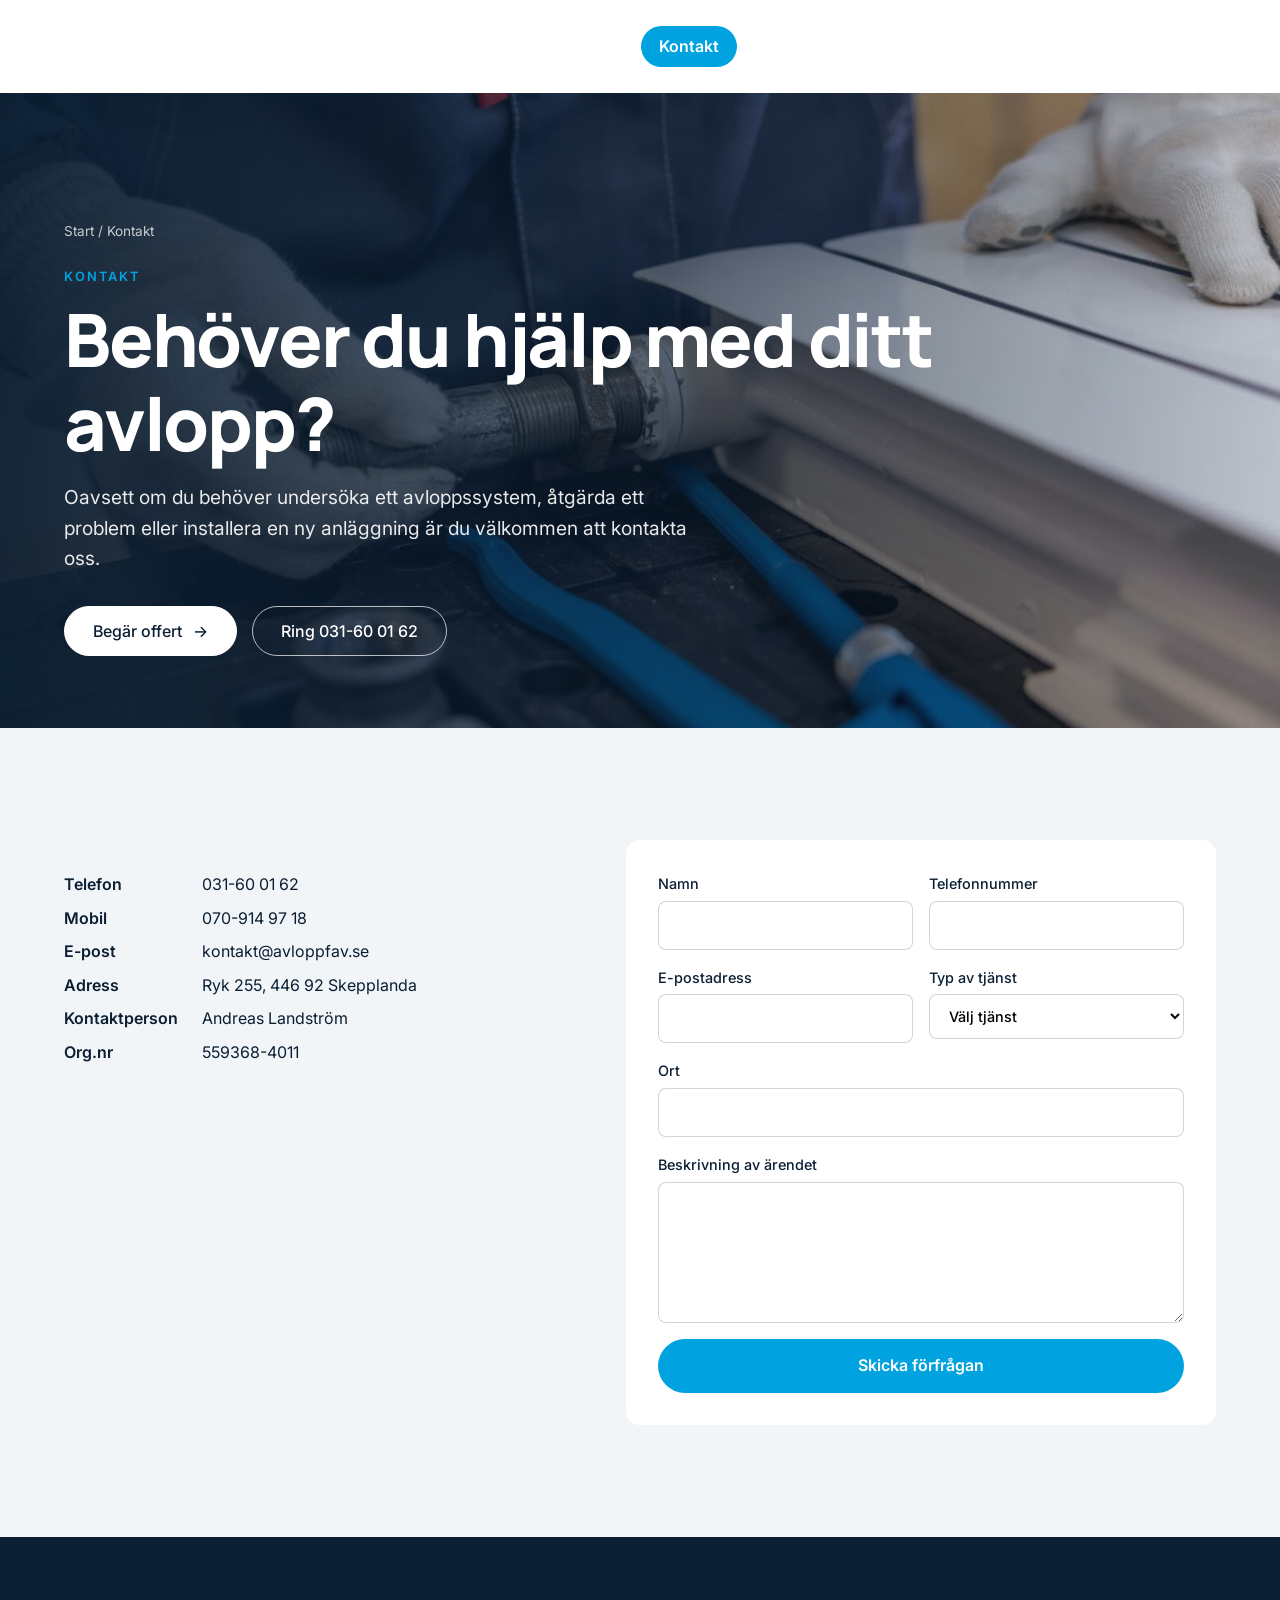
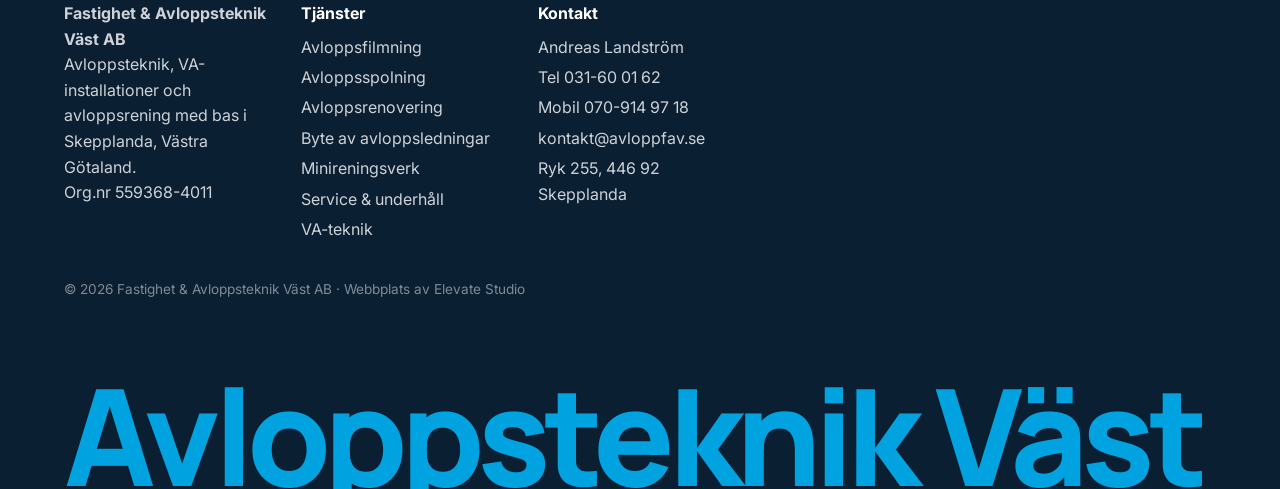
==== kontakt.html @ 7f756921 "Navbar med endast större logga, tätare meny; enklare rundade heroknappar Co-Authored-By: Claude Opus" ====
<!doctype html><html lang="sv"><head><meta charset="utf-8"><meta name="viewport" content="width=device-width, initial-scale=1">
<title>Kontakt – Fastighet & Avloppsteknik Väst AB</title><meta name="description" content="Kontakta oss om avlopp.">
<link rel="preconnect" href="https://fonts.googleapis.com"><link href="https://fonts.googleapis.com/css2?family=Manrope:wght@400;600;800&family=Inter:wght@400;500&display=swap" rel="stylesheet">
<link rel="stylesheet" href="style.css"><link rel="stylesheet" href="pages.css"></head><body><header class="site-header solid always" id="header">
<a class="logo" href="index.html"><img src="assets/logo-transparent.png" alt="Fastighet &amp; Avloppsteknik Väst AB" width="114" height="64"></a>
<nav class="nav" id="nav"><div class="dd"><a href="tjanster.html">Tjänster ▾</a><div class="dd-menu"><a href="tjanster/avloppsfilmning.html">Avloppsfilmning</a><a href="tjanster/avloppsspolning.html">Avloppsspolning</a><a href="tjanster/avloppsrenovering.html">Avloppsrenovering</a><a href="tjanster/byte-av-avloppsledningar.html">Byte av avloppsledningar</a><a href="tjanster/minireningsverk.html">Minireningsverk</a><a href="tjanster/service-och-underhall.html">Service & underhåll</a><a href="tjanster/va-teknik.html">VA-teknik</a></div></div>
<a href="om-oss.html">Om oss</a><a href="minireningsverk.html">Minireningsverk</a><a href="vanliga-fragor.html">Frågor</a><a href="kontakt.html" class="btn btn-sm">Kontakt</a></nav>
<button class="burger" id="burger" aria-label="Meny">☰</button></header><section class="page-hero" style="background-image:linear-gradient(90deg,#0b1f33f2,#0b1f3399 55%,#0b1f3340),url('assets/service.jpg')"><div class="page-hero-in">
<nav class="crumbs"><a href="index.html">Start</a> / Kontakt</nav><p class="eyebrow">Kontakt</p><h1>Behöver du hjälp med ditt avlopp?</h1><p class="lead">Oavsett om du behöver undersöka ett avloppssystem, åtgärda ett problem eller installera en ny anläggning är du välkommen att kontakta oss.</p>
<div class="hero-cta"><a href="#offert" class="hbtn">Begär offert <span>→</span></a><a href="tel:+4631600162" class="hlink">Ring 031-60 01 62</a></div></div></section><section class="contact" id="offert"><div class="reveal"><dl><dt>Telefon</dt><dd><a href="tel:+4631600162">031-60 01 62</a></dd><dt>Mobil</dt><dd><a href="tel:+46709149718">070-914 97 18</a></dd><dt>E-post</dt><dd><a href="mailto:kontakt@avloppfav.se">kontakt@avloppfav.se</a></dd><dt>Adress</dt><dd>Ryk 255, 446 92 Skepplanda</dd><dt>Kontaktperson</dt><dd>Andreas Landström</dd><dt>Org.nr</dt><dd>559368-4011</dd></dl>
<iframe class="map" title="Karta Skepplanda" loading="lazy" src="https://www.openstreetmap.org/export/embed.html?bbox=12.00%2C57.95%2C12.12%2C58.00&amp;layer=mapnik"></iframe></div><div class="reveal"><form class="form" action="mailto:kontakt@avloppfav.se" method="post" enctype="text/plain">
<label>Namn<input name="Namn" required></label><label>Telefonnummer<input name="Telefon" type="tel"></label>
<label>E-postadress<input name="E-post" type="email" required></label><label>Typ av tjänst<select name="Tjänst"><option value="">Välj tjänst</option><option>Avloppsfilmning</option><option>Avloppsspolning</option><option>Avloppsrenovering</option><option>Byte av avloppsledningar</option><option>Minireningsverk</option><option>Service & underhåll</option><option>VA-teknik</option><option>Övrigt</option></select></label>
<label class="full">Ort<input name="Ort"></label><label class="full">Beskrivning av ärendet<textarea name="Beskrivning" rows="5"></textarea></label>
<button class="btn full" type="submit">Skicka förfrågan</button></form></div></section><footer class="footer ftAE"><div><strong>Fastighet &amp; Avloppsteknik Väst AB</strong><p>Avloppsteknik, VA-installationer och avloppsrening med bas i Skepplanda, Västra Götaland.</p><p>Org.nr 559368-4011</p></div>
<div><h4>Tjänster</h4><a href="tjanster/avloppsfilmning.html">Avloppsfilmning</a><a href="tjanster/avloppsspolning.html">Avloppsspolning</a><a href="tjanster/avloppsrenovering.html">Avloppsrenovering</a><a href="tjanster/byte-av-avloppsledningar.html">Byte av avloppsledningar</a><a href="tjanster/minireningsverk.html">Minireningsverk</a><a href="tjanster/service-och-underhall.html">Service & underhåll</a><a href="tjanster/va-teknik.html">VA-teknik</a></div>
<div><h4>Kontakt</h4><p>Andreas Landström</p><a href="tel:+4631600162">Tel 031-60 01 62</a><a href="tel:+46709149718">Mobil 070-914 97 18</a><a href="mailto:kontakt@avloppfav.se">kontakt@avloppfav.se</a><p>Ryk 255, 446 92 Skepplanda</p></div>
<p class="fine">© 2026 Fastighet &amp; Avloppsteknik Väst AB · Webbplats av Elevate Studio</p><div class="giant">Avloppsteknik Väst</div></footer>
<script src="script.js"></script></body></html>
---- style.css ----
/* Designtokens */
:root{--ink:#0b1f33;--accent:#00a3e0;--bg:#fff;--soft:#f2f5f8;--radius:14px}
*{box-sizing:border-box;margin:0}
body{font-family:Inter,system-ui,sans-serif;color:var(--ink);background:var(--bg);line-height:1.6}
h1,h2,h3,.logo{font-family:Manrope,sans-serif;font-weight:800;line-height:1.15}
a{color:inherit;text-decoration:none}
img{max-width:100%;display:block}
.demo-banner{position:fixed;inset:auto 0 0 0;z-index:100;background:#ffd400;color:#000;text-align:center;font-weight:600;padding:.5rem 1rem;font-size:.9rem}
.site-header{position:fixed;top:0;left:0;right:0;z-index:50;display:flex;align-items:center;justify-content:space-between;padding:1.1rem 5vw;color:#fff;transition:.3s}
.site-header.solid{background:#fff;color:var(--ink);box-shadow:0 2px 20px #0001;padding:.7rem 5vw}
.logo{display:flex;gap:.5rem;align-items:center;font-size:1.4rem}
.nav{display:flex;gap:2rem;align-items:center;font-weight:500}
.burger{display:none;background:none;border:0;color:inherit;font-size:1.6rem}
.btn{display:inline-block;background:var(--accent);color:#fff;padding:.9rem 1.6rem;border-radius:999px;font-weight:600;transition:transform .2s}
.btn:hover{transform:translateY(-2px)}
.btn-sm{padding:.5rem 1.1rem}
.btn-outline{background:none;border:2px solid var(--ink);color:var(--ink)}
.hero{position:relative;height:100vh;min-height:560px;display:flex;align-items:flex-end;color:#fff;overflow:hidden}
.hero-media{position:absolute;inset:0;width:100%;height:100%;object-fit:cover}
.hero-overlay{position:absolute;inset:0;background:linear-gradient(0deg,#0b1f33cc,#0b1f3322 60%)}
.hero-content{position:relative;padding:0 5vw 14vh;max-width:900px}
.hero h1{font-size:clamp(2.4rem,6vw,4.8rem);margin:.5rem 0 2rem}
.eyebrow{text-transform:uppercase;letter-spacing:.15em;font-size:.8rem;font-weight:600;color:var(--accent)}
.section{padding:7rem 5vw}
.section h2,.split h2{font-size:clamp(1.8rem,4vw,2.8rem);margin-bottom:2.5rem}
.grid-3{display:grid;grid-template-columns:repeat(auto-fit,minmax(260px,1fr));gap:1.5rem}
.card{background:var(--soft);padding:2rem;border-radius:var(--radius)}
.card h3{margin-bottom:.6rem}
.stats{display:grid;grid-template-columns:repeat(auto-fit,minmax(180px,1fr));gap:2rem;background:var(--ink);color:#fff;padding:5rem 5vw;text-align:center}
.count{font-family:Manrope;font-weight:800;font-size:3rem;color:var(--accent)}
.project{position:relative;border-radius:var(--radius);overflow:hidden;aspect-ratio:4/5}
.project img{width:100%;height:100%;object-fit:cover;transition:transform .6s}
.project:hover img{transform:scale(1.06)}
.project div{position:absolute;inset:auto 0 0 0;padding:1.5rem;color:#fff;background:linear-gradient(0deg,#000a,#0000)}
.project span{font-size:.8rem;text-transform:uppercase;letter-spacing:.1em}
.split{display:grid;grid-template-columns:1fr 1fr;gap:4rem;align-items:center;padding:7rem 5vw;background:var(--soft)}
.split p{margin-bottom:1.5rem}
.split img{border-radius:var(--radius)}
.news{list-style:none;padding:0}
.news li{display:flex;gap:2rem;padding:1.4rem 0;border-bottom:1px solid #0002}
.news time{color:#0008;min-width:110px}
.news a:hover{color:var(--accent)}
.footer{display:grid;grid-template-columns:repeat(auto-fit,minmax(200px,1fr));gap:2rem;background:var(--ink);color:#fffc;padding:4rem 5vw 6rem}
.footer a{display:block;margin:.3rem 0}
.footer h4{color:#fff;margin-bottom:.5rem}
.fine{grid-column:1/-1;font-size:.85rem;opacity:.6}
/* Scroll-animation */
.reveal{opacity:0;transform:translateY(30px);transition:opacity .8s,transform .8s}
.reveal.visible{opacity:1;transform:none}
@media (max-width:800px){
  .nav{display:none;position:absolute;top:100%;left:0;right:0;flex-direction:column;background:#fff;color:var(--ink);padding:1.5rem}
  .nav.open{display:flex}
  .burger{display:block}
  .split{grid-template-columns:1fr}
}

/* === Fet hero === */
.hero{align-items:center}
.hero-overlay{background:linear-gradient(90deg,#0b1f33f0 0%,#0b1f33aa 45%,#0b1f3322 100%),linear-gradient(0deg,#0b1f33cc,#0000 40%)}
.hero-content{padding:0 5vw;max-width:1200px}
.hero-title{font-size:clamp(3.2rem,11vw,9.5rem);line-height:.92;letter-spacing:-.04em;margin:1rem 0 1.5rem;text-transform:uppercase}
.hero-title span{display:block}
.hero-title .accent{color:transparent;-webkit-text-stroke:2px #fff}
.hero-lead{font-size:clamp(1.05rem,1.6vw,1.35rem);max-width:560px;opacity:.9;margin-bottom:2.2rem}
.hero-cta{display:flex;gap:1rem;flex-wrap:wrap}
.btn-lg{padding:1.1rem 2rem;font-size:1.05rem}
.btn-ghost{background:#fff1;border:2px solid #fff8;backdrop-filter:blur(6px)}
.hero-in{opacity:0;transform:translateY(40px);animation:heroIn .9s cubic-bezier(.2,.7,.2,1) forwards;animation-delay:var(--d)}
@keyframes heroIn{to{opacity:1;transform:none}}
.scroll-cue{position:absolute;bottom:5.5rem;left:50%;width:28px;height:46px;border:2px solid #fffa;border-radius:20px;transform:translateX(-50%)}
.scroll-cue span{position:absolute;left:50%;top:8px;width:4px;height:8px;margin-left:-2px;background:#fff;border-radius:2px;animation:cue 1.6s infinite}
@keyframes cue{to{transform:translateY(16px);opacity:0}}
@media (prefers-reduced-motion:reduce){.hero-in{animation:none;opacity:1;transform:none}}

/* === Avloppsteknik Väst: rättningar och nya sektioner === */
/* Ersätter den tunna konturfonten med solid accentfärg */
.hero-title .accent{color:var(--accent);-webkit-text-stroke:0}
.hero-title{text-transform:none;letter-spacing:-.035em;font-size:clamp(2.8rem,8vw,7rem)}
.demo-banner{display:none}
.logo img{width:36px;height:36px;object-fit:contain}
.site-header:not(.solid) .logo img{filter:brightness(0) invert(1)}
.intro{max-width:640px;margin:-1.5rem 0 2.5rem;color:#0b1f33b3}
.section .eyebrow{margin-bottom:.6rem}
.project{aspect-ratio:3/4}
.project p{font-size:.92rem;opacity:.85;margin-top:.4rem}
.project div{background:linear-gradient(0deg,#000c 30%,#0000)}
.card.wide{margin-top:1.5rem}
.split-rev{background:#fff}
.split h2{margin-bottom:1.2rem}
.why{background:var(--ink);color:#fff;padding:6rem 5vw}
.why h2{font-size:clamp(1.8rem,4vw,2.8rem);margin:.6rem 0 3rem}
.why-grid{display:grid;grid-template-columns:repeat(auto-fit,minmax(220px,1fr));gap:2.5rem}
.why-grid div{border-top:2px solid var(--accent);padding-top:1.2rem}
.why-grid p{opacity:.75;margin-top:.5rem}
.steps{list-style:none;padding:0;display:grid;grid-template-columns:repeat(auto-fit,minmax(220px,1fr));gap:2rem}
.steps span{font-family:Manrope;font-weight:800;font-size:2.6rem;color:var(--accent);display:block;line-height:1}
.steps h3{margin:.8rem 0 .4rem}
.faq{max-width:900px;padding-top:2rem}
.faq details{border-bottom:1px solid #0002;padding:1.2rem 0}
.faq summary{cursor:pointer;font-family:Manrope;font-weight:600;font-size:1.15rem;list-style:none;display:flex;justify-content:space-between}
.faq summary::after{content:"+";font-size:1.5rem;line-height:1;color:var(--accent)}
.faq details[open] summary::after{content:"–"}
.faq details p{margin-top:.8rem;color:#0b1f33c0}
.contact{display:grid;grid-template-columns:1fr 1.1fr;gap:4rem;padding:7rem 5vw;background:var(--soft)}
.contact h2{font-size:clamp(1.8rem,4vw,2.6rem);margin:.6rem 0 1rem}
.contact dl{display:grid;grid-template-columns:auto 1fr;gap:.5rem 1.5rem;margin-top:2rem}
.contact dt{font-weight:600}
.contact dd{margin:0}
.contact dd a:hover{color:var(--accent)}
.form{display:grid;grid-template-columns:1fr 1fr;gap:1rem;background:#fff;padding:2rem;border-radius:var(--radius)}
.form label{display:flex;flex-direction:column;gap:.35rem;font-size:.9rem;font-weight:500}
.form input,.form select,.form textarea{font:inherit;padding:.75rem .9rem;border:1px solid #0b1f3330;border-radius:8px;background:#fff}
.form input:focus,.form select:focus,.form textarea:focus{outline:2px solid var(--accent);border-color:transparent}
.form .full{grid-column:1/-1}
.form button{border:0;cursor:pointer;font:inherit;font-weight:600}
.footer{padding-bottom:4rem}
@media (max-width:800px){.contact{grid-template-columns:1fr}.form{grid-template-columns:1fr}}

/* === Valda varianter: Varför B, Mini B, Steg D, FAQ B, Footer A+E === */
.sec{padding:5.5rem 5vw}.sec h2{font-size:clamp(1.8rem,4vw,2.8rem);margin-bottom:2.5rem}
.sec.dark{background:var(--ink);color:#fff}.sec.soft{background:var(--soft)}
.wB{display:grid;grid-template-columns:1fr 1fr;gap:3rem 5rem}.wB span{font-family:Manrope;font-weight:800;font-size:4rem;color:#0b1f3315;line-height:1;display:block}
.wB h3{font-size:1.5rem;margin:-.6rem 0 .5rem}
.wB,.wD,.wE,.sC,.sD,.sE,.hD .bar{grid-template-columns:1fr 1fr}.hE .coll{grid-template-columns:1fr}.hE img{height:220px}.oE .imgs{height:360px}.oE .imgs img{height:260px}}
.mB{min-height:75vh;background:linear-gradient(90deg,#0b1f33f5,#0b1f3360),var(--img) center/cover;color:#fff;display:flex;align-items:center;padding:4rem 5vw}
.mB div{max-width:620px}.mB h2{font-size:clamp(2rem,4.5vw,3.4rem);margin:.6rem 0 1rem}.mB p{margin-bottom:2rem;opacity:.9}
.sD{list-style:none;padding:0;display:grid;grid-template-columns:repeat(4,1fr);gap:0}.sD li{padding:2rem;border-left:1px solid #fff3}
.sD span{font-family:Manrope;font-weight:800;font-size:5rem;line-height:1;color:var(--accent)}.sD h3{margin:1rem 0 .5rem}.sD p{opacity:.7}
.fB{display:grid;grid-template-columns:1fr 1.6fr;gap:4rem}.fB h2{margin-bottom:1rem}
.ftE .giant{font-family:Manrope;font-weight:800;font-size:10.5vw;line-height:.8;letter-spacing:-.05em;margin-top:3rem;color:var(--accent);white-space:nowrap}
.sec .eyebrow{margin-bottom:.6rem}
.wB a,.fB a{color:var(--accent)}
.mB{background-size:cover;background-position:center}
.ftAE{overflow:hidden;padding-bottom:0}
.ftAE .giant{grid-column:1/-1;margin-top:1rem;font-size:10.5vw}
.offert{display:grid;grid-template-columns:1fr 1.2fr;gap:4rem;padding:6rem 5vw;background:var(--soft)}
.offert h2{font-size:clamp(1.8rem,4vw,2.6rem);margin:.6rem 0 1rem}
.offert .big{display:block;font-family:Manrope;font-weight:800;font-size:2rem;color:var(--accent);margin-top:1.5rem}
@media (max-width:900px){.wB,.sD{grid-template-columns:1fr 1fr}.fB,.offert{grid-template-columns:1fr}}
.ftAE .giant{font-family:Manrope;font-weight:800;font-size:10.5vw;line-height:.8;letter-spacing:-.05em;color:var(--accent);white-space:nowrap;margin:3rem 0 0}
.mB{min-height:75vh;color:#fff;display:flex;align-items:center;padding:5rem 5vw}
.mB>div{max-width:640px}
.mB h2{font-size:clamp(2rem,4.5vw,3.4rem);margin:.6rem 0 1rem}
.mB p{margin-bottom:2rem;opacity:.92}

/* Heroknappar: rak, solid knapp + textlänk */
.hero-cta{align-items:center;gap:2rem}
.hbtn{display:inline-flex;align-items:center;gap:1.2rem;background:var(--accent);color:#fff;font-family:Manrope;font-weight:800;font-size:1.05rem;padding:1.15rem 1.6rem 1.15rem 1.8rem;border-radius:2px;transition:background .2s}
.hbtn span{display:inline-block;transition:transform .2s}
.hbtn:hover{background:#fff;color:var(--ink)}
.hbtn:hover span{transform:translateX(5px)}
.hlink{color:#fff;font-weight:500;border-bottom:1px solid #ffffff80;padding-bottom:2px}
.hlink:hover{border-color:#fff}

/* Heroknappar v3: rundade, moderna – pil i cirkel + glas-knapp */
.hbtn{border-radius:999px;padding:.45rem .45rem .45rem 1.6rem;gap:1rem;font-size:1rem;box-shadow:0 8px 24px #00a3e040}
.hbtn span{display:grid;place-items:center;width:2.6rem;height:2.6rem;border-radius:50%;background:#fff;color:var(--accent);font-size:1.1rem}
.hbtn:hover{background:#fff;color:var(--ink);box-shadow:0 8px 24px #0003}
.hbtn:hover span{background:var(--accent);color:#fff;transform:translateX(3px) rotate(-45deg)}
.hlink{display:inline-flex;align-items:center;gap:.6rem;border:1px solid #ffffff40;background:#ffffff14;backdrop-filter:blur(10px);-webkit-backdrop-filter:blur(10px);border-radius:999px;padding:.95rem 1.4rem;transition:.2s}
.hlink::before{content:"";width:8px;height:8px;border-radius:50%;background:#3ddc84;box-shadow:0 0 0 4px #3ddc8433}
.hlink:hover{background:#ffffff26;border-color:#ffffff80}

/* Navbar: bara logga, större, tätare */
.site-header{justify-content:flex-start;gap:3rem;padding:.9rem 5vw}
.site-header.solid{padding:.6rem 5vw}
.logo img{width:auto;height:64px;object-fit:contain;transition:height .3s}
.site-header.solid .logo img{height:52px}
.nav{gap:1.6rem;font-size:1rem}
.nav .btn-sm{margin-left:.4rem}
@media (max-width:800px){.site-header{justify-content:space-between}.logo img{height:48px}}

/* Heroknappar v4: rundade, stramt och enkelt */
.hero-cta{gap:.9rem}
.hbtn,.hlink{display:inline-flex;align-items:center;gap:.7rem;border-radius:999px;padding:1rem 1.75rem;font-family:Inter,sans-serif;font-weight:500;font-size:1rem;line-height:1;box-shadow:none;backdrop-filter:none;-webkit-backdrop-filter:none;transition:background .2s,color .2s,border-color .2s}
.hbtn{background:#fff;color:var(--ink);border:1px solid #fff}
.hbtn span{width:auto;height:auto;background:none;color:inherit;border-radius:0;font-size:1rem;transition:transform .2s}
.hbtn:hover{background:var(--accent);border-color:var(--accent);color:#fff;box-shadow:none}
.hbtn:hover span{background:none;color:inherit;transform:translateX(4px)}
.hlink{background:transparent;color:#fff;border:1px solid #ffffffb3}
.hlink::before{content:none}
.hlink:hover{background:#fff;color:var(--ink);border-color:#fff}
---- pages.css ----
/* Undersidor */
.site-header.always{position:sticky}
.dd{position:relative}
.dd-menu{display:none;position:absolute;top:100%;left:-1rem;background:#fff;color:var(--ink);min-width:240px;padding:.6rem 0;border-radius:10px;box-shadow:0 12px 40px #0b1f3322}
.dd-menu a{display:block;padding:.5rem 1.2rem}
.dd-menu a:hover{background:var(--soft);color:var(--accent)}
.dd:hover .dd-menu,.dd:focus-within .dd-menu{display:block}
.page-hero{position:relative;min-height:62vh;display:flex;align-items:flex-end;color:#fff;background-size:cover;background-position:center}
.page-hero-in{padding:8rem 5vw 4.5rem;max-width:1000px}
.page-hero h1{font-size:clamp(2.4rem,6vw,4.6rem);letter-spacing:-.03em;margin:.6rem 0 1rem}
.page-hero .lead{font-size:clamp(1.05rem,1.5vw,1.3rem);max-width:640px;opacity:.9;margin-bottom:2rem}
.crumbs{font-size:.85rem;opacity:.75;margin-bottom:1.5rem}
.crumbs a:hover{color:var(--accent)}
.svc{display:grid;grid-template-columns:1.6fr 1fr;gap:4rem;padding:6rem 5vw}
.svc-main h2{font-size:2rem;margin-bottom:1.2rem}
.svc-main p{margin-bottom:1rem;font-size:1.08rem}
.svc-main h3{margin:2rem 0 1rem}
.checks{list-style:none;padding:0;display:grid;gap:.7rem}
.checks li{padding-left:2rem;position:relative}
.checks li::before{content:"";position:absolute;left:0;top:.45em;width:1.1rem;height:.6rem;border-left:3px solid var(--accent);border-bottom:3px solid var(--accent);transform:rotate(-45deg)}
.checks.cols{grid-template-columns:repeat(auto-fit,minmax(260px,1fr))}
.side-card{background:var(--ink);color:#fff;padding:2rem;border-radius:var(--radius);display:flex;flex-direction:column;gap:.4rem;margin-bottom:1.5rem}
.side-card h3{margin-bottom:.4rem}
.side-card .big{font-family:Manrope;font-weight:800;font-size:1.8rem;color:var(--accent)}
.side-card .btn{margin-top:1rem;text-align:center}
.side-card.light{background:var(--soft);color:var(--ink)}
.side-card.light a{padding:.45rem 0;border-bottom:1px solid #0b1f3315}
.side-card.light a:hover{color:var(--accent)}
.cta-band{display:flex;justify-content:space-between;align-items:center;gap:2rem;flex-wrap:wrap;background:var(--accent);color:#fff;padding:4rem 5vw}
.cta-band h2{font-size:clamp(1.6rem,3vw,2.4rem)}
.cta-band .btn{background:#fff;color:var(--ink)}
.btn-outline-light{background:none!important;color:#fff!important;border:2px solid #fff}
.svc-list{display:grid;gap:2rem}
.svc-row{display:grid;grid-template-columns:380px 1fr;gap:2.5rem;align-items:center;padding-bottom:2rem;border-bottom:1px solid #0b1f3318}
.svc-row img{border-radius:var(--radius);aspect-ratio:4/3;object-fit:cover;width:100%}
.svc-row span{color:var(--accent);font-family:Manrope;font-weight:800}
.svc-row h2{font-size:1.8rem;margin:.3rem 0 .6rem}
.svc-row em{font-style:normal;font-weight:600;color:var(--accent);display:inline-block;margin-top:.8rem}
.svc-row:hover h2{color:var(--accent)}
.facts{display:grid;grid-template-columns:repeat(auto-fit,minmax(200px,1fr));border-top:2px solid var(--ink)}
.facts div{padding:1.5rem 1.5rem 1.5rem 0}
.facts span{display:block;font-size:.8rem;text-transform:uppercase;letter-spacing:.12em;color:#0b1f3399}
.facts strong{font-family:Manrope;font-size:1.5rem}
.gallery{display:grid;grid-template-columns:repeat(4,1fr);gap:.5rem;padding:0 5vw 6rem}
.gallery img{aspect-ratio:1;object-fit:cover;border-radius:8px}
.map{width:100%;height:280px;border:0;border-radius:var(--radius);margin-top:2rem}
@media (max-width:900px){.svc,.svc-row{grid-template-columns:1fr}.gallery{grid-template-columns:repeat(2,1fr)}
.dd-menu{position:static;box-shadow:none;display:block;padding:0 0 0 1rem}}
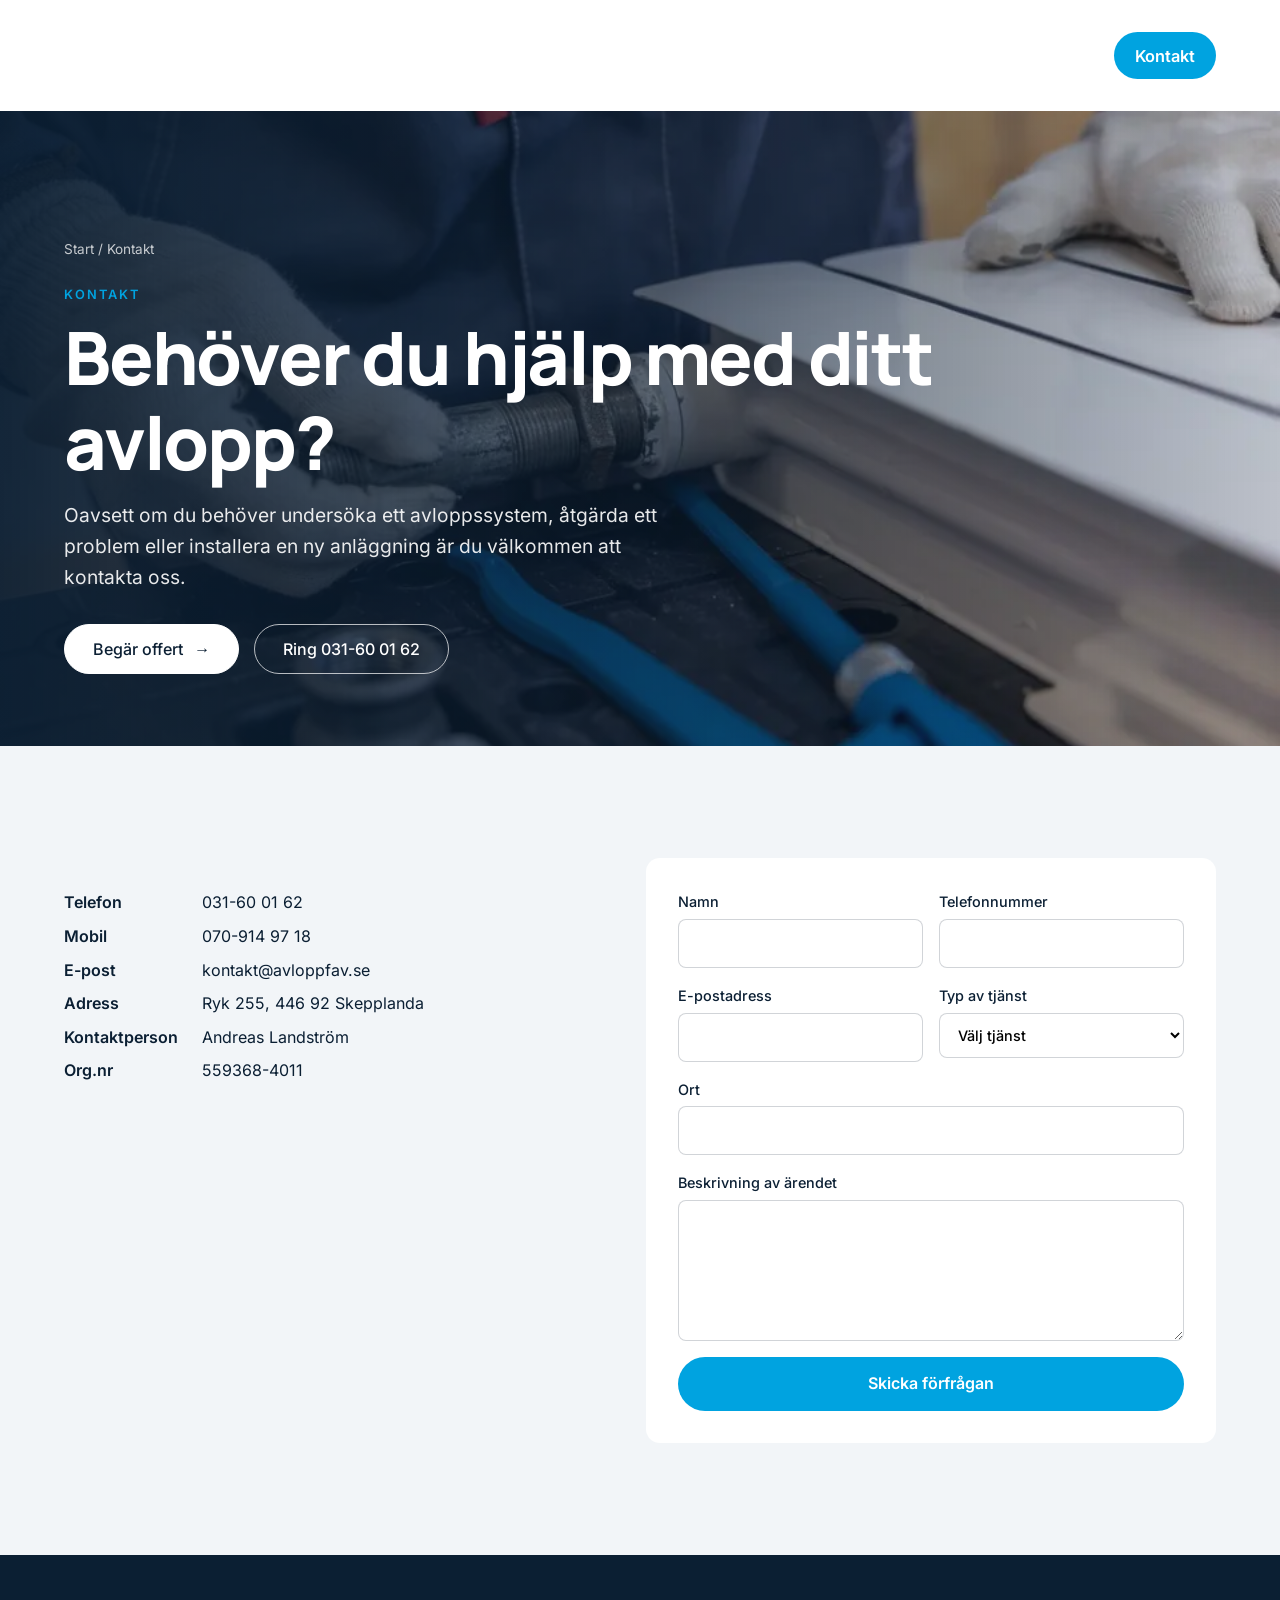
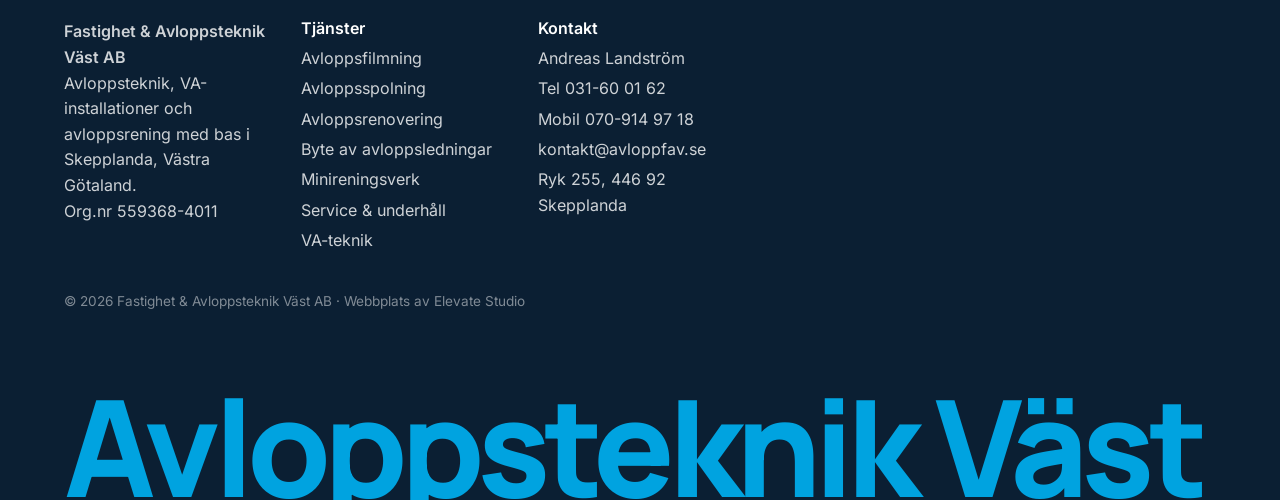
==== commit edc01bd6: "PageSpeed: inline-CSS, självhostade typsnitt, webp, lazy-video, säkrare formulär Co-Authored-By: Cla" ====
--- a/kontakt.html
+++ b/kontakt.html
@@ -1,19 +1,18 @@
 <!doctype html><html lang="sv"><head><meta charset="utf-8"><meta name="viewport" content="width=device-width, initial-scale=1">
 <title>Kontakt – Fastighet & Avloppsteknik Väst AB</title><meta name="description" content="Kontakta oss om avlopp.">
-<link rel="preconnect" href="https://fonts.googleapis.com"><link href="https://fonts.googleapis.com/css2?family=Manrope:wght@400;600;800&family=Inter:wght@400;500&display=swap" rel="stylesheet">
-<link rel="stylesheet" href="style.css"><link rel="stylesheet" href="pages.css"></head><body><header class="site-header solid always" id="header">
-<a class="logo" href="index.html"><img src="assets/logo-transparent.png" alt="Fastighet &amp; Avloppsteknik Väst AB" width="114" height="64"></a>
+<link rel="preload" as="font" type="font/woff2" href="assets/fonts/inter.woff2" crossorigin><style id="css">@font-face{font-family:Inter;font-style:normal;font-weight:400 600;font-display:swap;src:url(assets/fonts/inter.woff2) format('woff2')}@font-face{font-family:Manrope;font-style:normal;font-weight:600 800;font-display:swap;src:url(assets/fonts/manrope.woff2) format('woff2')}:root{--ink:#0b1f33;--accent:#00a3e0;--bg:#fff;--soft:#f2f5f8;--radius:14px}*{box-sizing:border-box;margin:0}body{font-family:Inter,system-ui,sans-serif;color:var(--ink);background:var(--bg);line-height:1.6}h1,h2,h3,.logo{font-family:Manrope,sans-serif;font-weight:800;line-height:1.15}a{color:inherit;text-decoration:none}img{max-width:100%;display:block}.demo-banner{position:fixed;inset:auto 0 0 0;z-index:100;background:#ffd400;color:#000;text-align:center;font-weight:600;padding:.5rem 1rem;font-size:.9rem}.site-header{position:fixed;top:0;left:0;right:0;z-index:50;display:flex;align-items:center;justify-content:space-between;padding:1.1rem 5vw;color:#fff;transition:.3s}.site-header.solid{background:#fff;color:var(--ink);box-shadow:0 2px 20px #0001;padding:.7rem 5vw}.logo{display:flex;gap:.5rem;align-items:center;font-size:1.4rem}.nav{display:flex;gap:2rem;align-items:center;font-weight:500}.burger{display:none;background:none;border:0;color:inherit;font-size:1.6rem}.btn{display:inline-block;background:var(--accent);color:#fff;padding:.9rem 1.6rem;border-radius:999px;font-weight:600;transition:transform .2s}.btn:hover{transform:translateY(-2px)}.btn-sm{padding:.5rem 1.1rem}.btn-outline{background:none;border:2px solid var(--ink);color:var(--ink)}.hero{position:relative;height:100vh;min-height:560px;display:flex;align-items:flex-end;color:#fff;overflow:hidden}.hero-media{position:absolute;inset:0;width:100%;height:100%;object-fit:cover}.hero-overlay{position:absolute;inset:0;background:linear-gradient(0deg,#0b1f33cc,#0b1f3322 60%)}.hero-content{position:relative;padding:0 5vw 14vh;max-width:900px}.hero h1{font-size:clamp(2.4rem,6vw,4.8rem);margin:.5rem 0 2rem}.eyebrow{text-transform:uppercase;letter-spacing:.15em;font-size:.8rem;font-weight:600;color:var(--accent)}.section{padding:7rem 5vw}.section h2,.split h2{font-size:clamp(1.8rem,4vw,2.8rem);margin-bottom:2.5rem}.grid-3{display:grid;grid-template-columns:repeat(auto-fit,minmax(260px,1fr));gap:1.5rem}.card{background:var(--soft);padding:2rem;border-radius:var(--radius)}.card h3{margin-bottom:.6rem}.stats{display:grid;grid-template-columns:repeat(auto-fit,minmax(180px,1fr));gap:2rem;background:var(--ink);color:#fff;padding:5rem 5vw;text-align:center}.count{font-family:Manrope;font-weight:800;font-size:3rem;color:var(--accent)}.project{position:relative;border-radius:var(--radius);overflow:hidden;aspect-ratio:4/5}.project img{width:100%;height:100%;object-fit:cover;transition:transform .6s}.project:hover img{transform:scale(1.06)}.project div{position:absolute;inset:auto 0 0 0;padding:1.5rem;color:#fff;background:linear-gradient(0deg,#000a,#0000)}.project span{font-size:.8rem;text-transform:uppercase;letter-spacing:.1em}.split{display:grid;grid-template-columns:1fr 1fr;gap:4rem;align-items:center;padding:7rem 5vw;background:var(--soft)}.split p{margin-bottom:1.5rem}.split img{border-radius:var(--radius)}.news{list-style:none;padding:0}.news li{display:flex;gap:2rem;padding:1.4rem 0;border-bottom:1px solid #0002}.news time{color:#0008;min-width:110px}.news a:hover{color:var(--accent)}.footer{display:grid;grid-template-columns:repeat(auto-fit,minmax(200px,1fr));gap:2rem;background:var(--ink);color:#fffc;padding:4rem 5vw 6rem}.footer a{display:block;margin:.3rem 0}.footer h4{color:#fff;margin-bottom:.5rem}.fine{grid-column:1/-1;font-size:.85rem;opacity:.6}.reveal{opacity:0;transform:translateY(30px);transition:opacity .8s,transform .8s}.reveal.visible{opacity:1;transform:none}@media (max-width:800px){.nav{display:none;position:absolute;top:100%;left:0;right:0;flex-direction:column;background:#fff;color:var(--ink);padding:1.5rem}.nav.open{display:flex}.burger{display:block}.split{grid-template-columns:1fr}}.hero{align-items:center}.hero-overlay{background:linear-gradient(90deg,#0b1f33f0 0%,#0b1f33aa 45%,#0b1f3322 100%),linear-gradient(0deg,#0b1f33cc,#0000 40%)}.hero-content{padding:0 5vw;max-width:1200px}.hero-title{font-size:clamp(3.2rem,11vw,9.5rem);line-height:.92;letter-spacing:-.04em;margin:1rem 0 1.5rem;text-transform:uppercase}.hero-title span{display:block}.hero-title .accent{color:transparent;-webkit-text-stroke:2px #fff}.hero-lead{font-size:clamp(1.05rem,1.6vw,1.35rem);max-width:560px;opacity:.9;margin-bottom:2.2rem}.hero-cta{display:flex;gap:1rem;flex-wrap:wrap}.btn-lg{padding:1.1rem 2rem;font-size:1.05rem}.btn-ghost{background:#fff1;border:2px solid #fff8;backdrop-filter:blur(6px)}.hero-in{opacity:0;transform:translateY(40px);animation:heroIn .9s cubic-bezier(.2,.7,.2,1) forwards;animation-delay:var(--d)}@keyframes heroIn{to{opacity:1;transform:none}}.scroll-cue{position:absolute;bottom:5.5rem;left:50%;width:28px;height:46px;border:2px solid #fffa;border-radius:20px;transform:translateX(-50%)}.scroll-cue span{position:absolute;left:50%;top:8px;width:4px;height:8px;margin-left:-2px;background:#fff;border-radius:2px;animation:cue 1.6s infinite}@keyframes cue{to{transform:translateY(16px);opacity:0}}@media (prefers-reduced-motion:reduce){.hero-in{animation:none;opacity:1;transform:none}}.hero-title .accent{color:var(--accent);-webkit-text-stroke:0}.hero-title{text-transform:none;letter-spacing:-.035em;font-size:clamp(2.8rem,8vw,7rem)}.demo-banner{display:none}.logo img{width:36px;height:36px;object-fit:contain}.site-header:not(.solid) .logo img{filter:brightness(0) invert(1)}.intro{max-width:640px;margin:-1.5rem 0 2.5rem;color:#0b1f33b3}.section .eyebrow{margin-bottom:.6rem}.project{aspect-ratio:3/4}.project p{font-size:.92rem;opacity:.85;margin-top:.4rem}.project div{background:linear-gradient(0deg,#000c 30%,#0000)}.card.wide{margin-top:1.5rem}.split-rev{background:#fff}.split h2{margin-bottom:1.2rem}.why{background:var(--ink);color:#fff;padding:6rem 5vw}.why h2{font-size:clamp(1.8rem,4vw,2.8rem);margin:.6rem 0 3rem}.why-grid{display:grid;grid-template-columns:repeat(auto-fit,minmax(220px,1fr));gap:2.5rem}.why-grid div{border-top:2px solid var(--accent);padding-top:1.2rem}.why-grid p{opacity:.75;margin-top:.5rem}.steps{list-style:none;padding:0;display:grid;grid-template-columns:repeat(auto-fit,minmax(220px,1fr));gap:2rem}.steps span{font-family:Manrope;font-weight:800;font-size:2.6rem;color:var(--accent);display:block;line-height:1}.steps h3{margin:.8rem 0 .4rem}.faq{max-width:900px;padding-top:2rem}.faq details{border-bottom:1px solid #0002;padding:1.2rem 0}.faq summary{cursor:pointer;font-family:Manrope;font-weight:600;font-size:1.15rem;list-style:none;display:flex;justify-content:space-between}.faq summary::after{content:"+";font-size:1.5rem;line-height:1;color:var(--accent)}.faq details[open] summary::after{content:"–"}.faq details p{margin-top:.8rem;color:#0b1f33c0}.contact{display:grid;grid-template-columns:1fr 1.1fr;gap:4rem;padding:7rem 5vw;background:var(--soft)}.contact h2{font-size:clamp(1.8rem,4vw,2.6rem);margin:.6rem 0 1rem}.contact dl{display:grid;grid-template-columns:auto 1fr;gap:.5rem 1.5rem;margin-top:2rem}.contact dt{font-weight:600}.contact dd{margin:0}.contact dd a:hover{color:var(--accent)}.form{display:grid;grid-template-columns:1fr 1fr;gap:1rem;background:#fff;padding:2rem;border-radius:var(--radius)}.form label{display:flex;flex-direction:column;gap:.35rem;font-size:.9rem;font-weight:500}.form input,.form select,.form textarea{font:inherit;padding:.75rem .9rem;border:1px solid #0b1f3330;border-radius:8px;background:#fff}.form input:focus,.form select:focus,.form textarea:focus{outline:2px solid var(--accent);border-color:transparent}.form .full{grid-column:1/-1}.form button{border:0;cursor:pointer;font:inherit;font-weight:600}.footer{padding-bottom:4rem}@media (max-width:800px){.contact{grid-template-columns:1fr}.form{grid-template-columns:1fr}}.sec{padding:5.5rem 5vw}.sec h2{font-size:clamp(1.8rem,4vw,2.8rem);margin-bottom:2.5rem}.sec.dark{background:var(--ink);color:#fff}.sec.soft{background:var(--soft)}.wB{display:grid;grid-template-columns:1fr 1fr;gap:3rem 5rem}.wB span{font-family:Manrope;font-weight:800;font-size:4rem;color:#0b1f3315;line-height:1;display:block}.wB h3{font-size:1.5rem;margin:-.6rem 0 .5rem}.wB,.wD,.wE,.sC,.sD,.sE,.hD .bar{grid-template-columns:1fr 1fr}.hE .coll{grid-template-columns:1fr}.hE img{height:220px}.oE .imgs{height:360px}.oE .imgs img{height:260px}}.mB{min-height:75vh;background:linear-gradient(90deg,#0b1f33f5,#0b1f3360),var(--img) center/cover;color:#fff;display:flex;align-items:center;padding:4rem 5vw}.mB div{max-width:620px}.mB h2{font-size:clamp(2rem,4.5vw,3.4rem);margin:.6rem 0 1rem}.mB p{margin-bottom:2rem;opacity:.9}.sD{list-style:none;padding:0;display:grid;grid-template-columns:repeat(4,1fr);gap:0}.sD li{padding:2rem;border-left:1px solid #fff3}.sD span{font-family:Manrope;font-weight:800;font-size:5rem;line-height:1;color:var(--accent)}.sD h3{margin:1rem 0 .5rem}.sD p{opacity:.7}.fB{display:grid;grid-template-columns:1fr 1.6fr;gap:4rem}.fB h2{margin-bottom:1rem}.ftE .giant{font-family:Manrope;font-weight:800;font-size:10.5vw;line-height:.8;letter-spacing:-.05em;margin-top:3rem;color:var(--accent);white-space:nowrap}.sec .eyebrow{margin-bottom:.6rem}.wB a,.fB a{color:var(--accent)}.mB{background-size:cover;background-position:center}.ftAE{overflow:hidden;padding-bottom:0}.ftAE .giant{grid-column:1/-1;margin-top:1rem;font-size:10.5vw}.offert{display:grid;grid-template-columns:1fr 1.2fr;gap:4rem;padding:6rem 5vw;background:var(--soft)}.offert h2{font-size:clamp(1.8rem,4vw,2.6rem);margin:.6rem 0 1rem}.offert .big{display:block;font-family:Manrope;font-weight:800;font-size:2rem;color:var(--accent);margin-top:1.5rem}@media (max-width:900px){.wB,.sD{grid-template-columns:1fr 1fr}.fB,.offert{grid-template-columns:1fr}}.ftAE .giant{font-family:Manrope;font-weight:800;font-size:10.5vw;line-height:.8;letter-spacing:-.05em;color:var(--accent);white-space:nowrap;margin:3rem 0 0}.mB{min-height:75vh;color:#fff;display:flex;align-items:center;padding:5rem 5vw}.mB>div{max-width:640px}.mB h2{font-size:clamp(2rem,4.5vw,3.4rem);margin:.6rem 0 1rem}.mB p{margin-bottom:2rem;opacity:.92}.hero-cta{align-items:center;gap:2rem}.hbtn{display:inline-flex;align-items:center;gap:1.2rem;background:var(--accent);color:#fff;font-family:Manrope;font-weight:800;font-size:1.05rem;padding:1.15rem 1.6rem 1.15rem 1.8rem;border-radius:2px;transition:background .2s}.hbtn span{display:inline-block;transition:transform .2s}.hbtn:hover{background:#fff;color:var(--ink)}.hbtn:hover span{transform:translateX(5px)}.hlink{color:#fff;font-weight:500;border-bottom:1px solid #ffffff80;padding-bottom:2px}.hlink:hover{border-color:#fff}.hbtn{border-radius:999px;padding:.45rem .45rem .45rem 1.6rem;gap:1rem;font-size:1rem;box-shadow:0 8px 24px #00a3e040}.hbtn span{display:grid;place-items:center;width:2.6rem;height:2.6rem;border-radius:50%;background:#fff;color:var(--accent);font-size:1.1rem}.hbtn:hover{background:#fff;color:var(--ink);box-shadow:0 8px 24px #0003}.hbtn:hover span{background:var(--accent);color:#fff;transform:translateX(3px) rotate(-45deg)}.hlink{display:inline-flex;align-items:center;gap:.6rem;border:1px solid #ffffff40;background:#ffffff14;backdrop-filter:blur(10px);-webkit-backdrop-filter:blur(10px);border-radius:999px;padding:.95rem 1.4rem;transition:.2s}.hlink::before{content:"";width:8px;height:8px;border-radius:50%;background:#3ddc84;box-shadow:0 0 0 4px #3ddc8433}.hlink:hover{background:#ffffff26;border-color:#ffffff80}.site-header{justify-content:flex-start;gap:3rem;padding:.9rem 5vw}.site-header.solid{padding:.6rem 5vw}.logo img{width:auto;height:64px;object-fit:contain;transition:height .3s}.site-header.solid .logo img{height:52px}.nav{gap:1.6rem;font-size:1rem}.nav .btn-sm{margin-left:.4rem}@media (max-width:800px){.site-header{justify-content:space-between}.logo img{height:48px}}.hero-cta{gap:.9rem}.hbtn,.hlink{display:inline-flex;align-items:center;gap:.7rem;border-radius:999px;padding:1rem 1.75rem;font-family:Inter,sans-serif;font-weight:500;font-size:1rem;line-height:1;box-shadow:none;backdrop-filter:none;-webkit-backdrop-filter:none;transition:background .2s,color .2s,border-color .2s}.hbtn{background:#fff;color:var(--ink);border:1px solid #fff}.hbtn span{width:auto;height:auto;background:none;color:inherit;border-radius:0;font-size:1rem;transition:transform .2s}.hbtn:hover{background:var(--accent);border-color:var(--accent);color:#fff;box-shadow:none}.hbtn:hover span{background:none;color:inherit;transform:translateX(4px)}.hlink{background:transparent;color:#fff;border:1px solid #ffffffb3}.hlink::before{content:none}.hlink:hover{background:#fff;color:var(--ink);border-color:#fff}:root{--wrap:1280px;--pad-y:clamp(4.5rem,9vw,8rem);--h2:clamp(2rem,3.6vw,3rem);--gap:clamp(1.25rem,2.5vw,2rem);--line:#0b1f331f}.wrap{max-width:var(--wrap);margin:0 auto;padding:0 5vw;box-sizing:content-box}@media (min-width:1500px){.wrap{padding:0 2rem}}.blk{padding:var(--pad-y) 0;background:#fff;color:var(--ink)}.blk.soft{background:var(--soft)}.blk.dark{background:var(--ink);color:#fff}.blk.img{background-size:cover;background-position:center;color:#fff;padding:calc(var(--pad-y)*1.25) 0}.blk h2{font-size:var(--h2);letter-spacing:-.025em;line-height:1.1;margin:0}.blk .eyebrow{margin:0 0 .9rem}.blk-head{display:grid;grid-template-columns:1fr 1fr;gap:var(--gap) 4rem;align-items:end;margin-bottom:clamp(2.5rem,5vw,4rem)}.blk-head>p{color:#0b1f33b3;font-size:1.08rem;max-width:520px;justify-self:end}.blk-head:only-child,.blk-head:has(>div:only-child){grid-template-columns:1fr}.num{display:block;font-family:Manrope;font-weight:800;font-size:clamp(2.6rem,4vw,3.6rem);line-height:1;color:var(--accent);margin-bottom:1.2rem}.site-header{justify-content:space-between;gap:2rem;padding:1.1rem 5vw;min-height:96px}.site-header.solid{padding:.7rem 5vw;min-height:80px}.logo img{height:76px}.site-header.solid .logo img{height:60px}.nav{gap:1.1rem;font-size:1.02rem}.nav>a,.nav .dd>a{padding:.35rem .25rem}.nav .btn-sm{margin-left:.6rem;padding:.65rem 1.3rem}.scroll-cue{display:none!important}.hero-videos{position:absolute;inset:0}.hero-videos .hero-media{opacity:0;transition:opacity .9s ease}.hero-videos .hero-media.on{opacity:1}.hero-content.wrap{position:relative;width:100%;padding-top:6rem;padding-bottom:0;max-width:var(--wrap)}.hero-dots{position:absolute;right:5vw;bottom:4.5rem;display:flex;gap:.5rem;z-index:2}.hero-dots button{width:28px;height:4px;border:0;border-radius:2px;background:#ffffff59;cursor:pointer;padding:0;transition:.3s}.hero-dots button.on{background:#fff;width:48px}.svc-grid{display:grid;grid-template-columns:repeat(3,1fr);gap:var(--gap)}.svc-card{display:flex;flex-direction:column}.svc-card .ph{border-radius:var(--radius);overflow:hidden;aspect-ratio:4/3;margin-bottom:1.3rem;background:var(--soft)}.svc-card img{width:100%;height:100%;object-fit:cover;transition:transform .6s}.svc-card:hover img{transform:scale(1.05)}.svc-card h3{font-size:1.3rem;margin-bottom:.5rem}.svc-card p{color:#0b1f33b3;font-size:.98rem;flex:1}.more{display:inline-block;margin-top:1rem;font-weight:600;color:var(--accent)}.svc-card:hover h3{color:var(--accent)}.svc-wide{display:flex;justify-content:space-between;align-items:center;gap:2rem;margin-top:calc(var(--gap)*1.5);padding:2rem 0 0;border-top:1px solid var(--line)}.svc-wide h3{font-size:1.3rem;margin-bottom:.4rem}.svc-wide p{color:#0b1f33b3;max-width:720px}.svc-wide .more{margin:0;white-space:nowrap}.about{display:grid;grid-template-columns:1.05fr 1fr;gap:clamp(3rem,6vw,6rem);align-items:center}.about-media{position:relative;aspect-ratio:1/1}.about-media img{position:absolute;object-fit:cover;border-radius:var(--radius)}.about-media .a1{inset:0 18% 22% 0;width:82%;height:78%}.about-media .a2{right:0;bottom:0;width:52%;height:52%;border:8px solid var(--soft);box-sizing:border-box}.about-media .badge{position:absolute;left:6%;bottom:6%;background:var(--accent);color:#fff;padding:1.1rem 1.4rem;border-radius:10px;display:flex;flex-direction:column}.about-media .badge strong{font-family:Manrope;font-size:1.35rem}.about-media .badge span{font-size:.85rem;opacity:.9}.about-text h2{margin-bottom:1.5rem}.about-text .big{font-size:1.25rem;line-height:1.5;font-weight:500;margin-bottom:1rem}.about-text p{color:#0b1f33c7;margin-bottom:1rem}.about-facts{display:grid;grid-template-columns:repeat(3,1fr);gap:1rem;margin:2rem 0;padding:1.5rem 0;border-top:1px solid var(--line);border-bottom:1px solid var(--line)}.about-facts dt{font-size:.75rem;text-transform:uppercase;letter-spacing:.12em;color:#0b1f3380;margin-bottom:.3rem}.about-facts dd{margin:0;font-family:Manrope;font-weight:800;font-size:1.05rem}.btn-line{font-weight:600;color:var(--ink);border-bottom:2px solid var(--accent);padding-bottom:3px}.btn-line:hover{color:var(--accent)}.num-grid{list-style:none;padding:0;margin:0;display:grid;grid-template-columns:repeat(4,1fr);gap:var(--gap)}.num-grid>*{padding-top:1.6rem;border-top:1px solid var(--line)}.num-grid h3{font-size:1.2rem;margin-bottom:.5rem}.num-grid p{color:#0b1f33b3;font-size:.98rem}.blk.dark .num-grid>*{border-color:#ffffff26}.blk.dark .num-grid p{color:#ffffffb3}.img-text{max-width:620px}.img-text h2{margin-bottom:1.2rem}.img-text p{opacity:.9;margin-bottom:2rem;font-size:1.08rem}.blk .fB{display:grid;grid-template-columns:1fr 1.6fr;gap:clamp(2rem,6vw,6rem)}.blk .fB header p{margin-top:1rem;color:#0b1f33b3}.blk .fB header a{color:var(--accent)}.blk .faq{max-width:none;padding:0}.blk .faq details:first-child{border-top:1px solid var(--line)}.offert{display:grid;grid-template-columns:1fr 1.15fr;gap:clamp(2rem,6vw,6rem);padding:0;background:none}.offert h2{margin-bottom:1rem}.offert>div>p{color:#0b1f33b3}.kdl{display:grid;grid-template-columns:auto 1fr;gap:.6rem 1.5rem;margin-top:2rem}.kdl dt{font-weight:600}.kdl dd{margin:0}.kdl a:hover{color:var(--accent)}.blk .form{box-shadow:0 1px 0 var(--line)}@media (max-width:900px){.blk-head,.about,.blk .fB,.offert{grid-template-columns:1fr}.blk-head>p{justify-self:start}.svc-grid{grid-template-columns:1fr 1fr}.num-grid{grid-template-columns:1fr 1fr}.svc-wide{flex-direction:column;align-items:flex-start}.site-header{min-height:72px}.logo img{height:54px}}@media (max-width:560px){.svc-grid,.num-grid,.about-facts{grid-template-columns:1fr}}.ft-h{font-size:1rem;font-family:Inter,sans-serif;font-weight:600;color:#fff;margin:0 0 .5rem}.hero-still{z-index:0}.hero-videos video{z-index:1}.logo img{width:auto}.site-header.always{position:sticky}.dd{position:relative}.dd-menu{display:none;position:absolute;top:100%;left:-1rem;background:#fff;color:var(--ink);min-width:240px;padding:.6rem 0;border-radius:10px;box-shadow:0 12px 40px #0b1f3322}.dd-menu a{display:block;padding:.5rem 1.2rem}.dd-menu a:hover{background:var(--soft);color:var(--accent)}.dd:hover .dd-menu,.dd:focus-within .dd-menu{display:block}.page-hero{position:relative;min-height:62vh;display:flex;align-items:flex-end;color:#fff;background-size:cover;background-position:center}.page-hero-in{padding:8rem 5vw 4.5rem;max-width:1000px}.page-hero h1{font-size:clamp(2.4rem,6vw,4.6rem);letter-spacing:-.03em;margin:.6rem 0 1rem}.page-hero .lead{font-size:clamp(1.05rem,1.5vw,1.3rem);max-width:640px;opacity:.9;margin-bottom:2rem}.crumbs{font-size:.85rem;opacity:.75;margin-bottom:1.5rem}.crumbs a:hover{color:var(--accent)}.svc{display:grid;grid-template-columns:1.6fr 1fr;gap:4rem;padding:6rem 5vw}.svc-main h2{font-size:2rem;margin-bottom:1.2rem}.svc-main p{margin-bottom:1rem;font-size:1.08rem}.svc-main h3{margin:2rem 0 1rem}.checks{list-style:none;padding:0;display:grid;gap:.7rem}.checks li{padding-left:2rem;position:relative}.checks li::before{content:"";position:absolute;left:0;top:.45em;width:1.1rem;height:.6rem;border-left:3px solid var(--accent);border-bottom:3px solid var(--accent);transform:rotate(-45deg)}.checks.cols{grid-template-columns:repeat(auto-fit,minmax(260px,1fr))}.side-card{background:var(--ink);color:#fff;padding:2rem;border-radius:var(--radius);display:flex;flex-direction:column;gap:.4rem;margin-bottom:1.5rem}.side-card h3{margin-bottom:.4rem}.side-card .big{font-family:Manrope;font-weight:800;font-size:1.8rem;color:var(--accent)}.side-card .btn{margin-top:1rem;text-align:center}.side-card.light{background:var(--soft);color:var(--ink)}.side-card.light a{padding:.45rem 0;border-bottom:1px solid #0b1f3315}.side-card.light a:hover{color:var(--accent)}.cta-band{display:flex;justify-content:space-between;align-items:center;gap:2rem;flex-wrap:wrap;background:var(--accent);color:#fff;padding:4rem 5vw}.cta-band h2{font-size:clamp(1.6rem,3vw,2.4rem)}.cta-band .btn{background:#fff;color:var(--ink)}.btn-outline-light{background:none!important;color:#fff!important;border:2px solid #fff}.svc-list{display:grid;gap:2rem}.svc-row{display:grid;grid-template-columns:380px 1fr;gap:2.5rem;align-items:center;padding-bottom:2rem;border-bottom:1px solid #0b1f3318}.svc-row img{border-radius:var(--radius);aspect-ratio:4/3;object-fit:cover;width:100%}.svc-row span{color:var(--accent);font-family:Manrope;font-weight:800}.svc-row h2{font-size:1.8rem;margin:.3rem 0 .6rem}.svc-row em{font-style:normal;font-weight:600;color:var(--accent);display:inline-block;margin-top:.8rem}.svc-row:hover h2{color:var(--accent)}.facts{display:grid;grid-template-columns:repeat(auto-fit,minmax(200px,1fr));border-top:2px solid var(--ink)}.facts div{padding:1.5rem 1.5rem 1.5rem 0}.facts span{display:block;font-size:.8rem;text-transform:uppercase;letter-spacing:.12em;color:#0b1f3399}.facts strong{font-family:Manrope;font-size:1.5rem}.gallery{display:grid;grid-template-columns:repeat(4,1fr);gap:.5rem;padding:0 5vw 6rem}.gallery img{aspect-ratio:1;object-fit:cover;border-radius:8px}.map{width:100%;height:280px;border:0;border-radius:var(--radius);margin-top:2rem}@media (max-width:900px){.svc,.svc-row{grid-template-columns:1fr}.gallery{grid-template-columns:repeat(2,1fr)}.dd-menu{position:static;box-shadow:none;display:block;padding:0 0 0 1rem}}</style></head><body><header class="site-header solid always" id="header">
+<a class="logo" href="index.html"><img src="assets/img/logo.webp" alt="Fastighet &amp; Avloppsteknik Väst AB" width="231" height="122"></a>
 <nav class="nav" id="nav"><div class="dd"><a href="tjanster.html">Tjänster ▾</a><div class="dd-menu"><a href="tjanster/avloppsfilmning.html">Avloppsfilmning</a><a href="tjanster/avloppsspolning.html">Avloppsspolning</a><a href="tjanster/avloppsrenovering.html">Avloppsrenovering</a><a href="tjanster/byte-av-avloppsledningar.html">Byte av avloppsledningar</a><a href="tjanster/minireningsverk.html">Minireningsverk</a><a href="tjanster/service-och-underhall.html">Service & underhåll</a><a href="tjanster/va-teknik.html">VA-teknik</a></div></div>
 <a href="om-oss.html">Om oss</a><a href="minireningsverk.html">Minireningsverk</a><a href="vanliga-fragor.html">Frågor</a><a href="kontakt.html" class="btn btn-sm">Kontakt</a></nav>
-<button class="burger" id="burger" aria-label="Meny">☰</button></header><section class="page-hero" style="background-image:linear-gradient(90deg,#0b1f33f2,#0b1f3399 55%,#0b1f3340),url('assets/service.jpg')"><div class="page-hero-in">
+<button class="burger" id="burger" aria-label="Meny">☰</button></header><section class="page-hero" style="background-image:linear-gradient(90deg,#0b1f33f2,#0b1f3399 55%,#0b1f3340),url(assets/img/service-960.webp)"><div class="page-hero-in">
 <nav class="crumbs"><a href="index.html">Start</a> / Kontakt</nav><p class="eyebrow">Kontakt</p><h1>Behöver du hjälp med ditt avlopp?</h1><p class="lead">Oavsett om du behöver undersöka ett avloppssystem, åtgärda ett problem eller installera en ny anläggning är du välkommen att kontakta oss.</p>
 <div class="hero-cta"><a href="#offert" class="hbtn">Begär offert <span>→</span></a><a href="tel:+4631600162" class="hlink">Ring 031-60 01 62</a></div></div></section><section class="contact" id="offert"><div class="reveal"><dl><dt>Telefon</dt><dd><a href="tel:+4631600162">031-60 01 62</a></dd><dt>Mobil</dt><dd><a href="tel:+46709149718">070-914 97 18</a></dd><dt>E-post</dt><dd><a href="mailto:kontakt@avloppfav.se">kontakt@avloppfav.se</a></dd><dt>Adress</dt><dd>Ryk 255, 446 92 Skepplanda</dd><dt>Kontaktperson</dt><dd>Andreas Landström</dd><dt>Org.nr</dt><dd>559368-4011</dd></dl>
-<iframe class="map" title="Karta Skepplanda" loading="lazy" src="https://www.openstreetmap.org/export/embed.html?bbox=12.00%2C57.95%2C12.12%2C58.00&amp;layer=mapnik"></iframe></div><div class="reveal"><form class="form" action="mailto:kontakt@avloppfav.se" method="post" enctype="text/plain">
+<iframe class="map" title="Karta Skepplanda" loading="lazy" src="https://www.openstreetmap.org/export/embed.html?bbox=12.00%2C57.95%2C12.12%2C58.00&amp;layer=mapnik"></iframe></div><div class="reveal"><form class="form" data-mailto="kontakt@avloppfav.se">
 <label>Namn<input name="Namn" required></label><label>Telefonnummer<input name="Telefon" type="tel"></label>
 <label>E-postadress<input name="E-post" type="email" required></label><label>Typ av tjänst<select name="Tjänst"><option value="">Välj tjänst</option><option>Avloppsfilmning</option><option>Avloppsspolning</option><option>Avloppsrenovering</option><option>Byte av avloppsledningar</option><option>Minireningsverk</option><option>Service & underhåll</option><option>VA-teknik</option><option>Övrigt</option></select></label>
 <label class="full">Ort<input name="Ort"></label><label class="full">Beskrivning av ärendet<textarea name="Beskrivning" rows="5"></textarea></label>
 <button class="btn full" type="submit">Skicka förfrågan</button></form></div></section><footer class="footer ftAE"><div><strong>Fastighet &amp; Avloppsteknik Väst AB</strong><p>Avloppsteknik, VA-installationer och avloppsrening med bas i Skepplanda, Västra Götaland.</p><p>Org.nr 559368-4011</p></div>
-<div><h4>Tjänster</h4><a href="tjanster/avloppsfilmning.html">Avloppsfilmning</a><a href="tjanster/avloppsspolning.html">Avloppsspolning</a><a href="tjanster/avloppsrenovering.html">Avloppsrenovering</a><a href="tjanster/byte-av-avloppsledningar.html">Byte av avloppsledningar</a><a href="tjanster/minireningsverk.html">Minireningsverk</a><a href="tjanster/service-och-underhall.html">Service & underhåll</a><a href="tjanster/va-teknik.html">VA-teknik</a></div>
-<div><h4>Kontakt</h4><p>Andreas Landström</p><a href="tel:+4631600162">Tel 031-60 01 62</a><a href="tel:+46709149718">Mobil 070-914 97 18</a><a href="mailto:kontakt@avloppfav.se">kontakt@avloppfav.se</a><p>Ryk 255, 446 92 Skepplanda</p></div>
+<div><h2 class="ft-h">Tjänster</h2><a href="tjanster/avloppsfilmning.html">Avloppsfilmning</a><a href="tjanster/avloppsspolning.html">Avloppsspolning</a><a href="tjanster/avloppsrenovering.html">Avloppsrenovering</a><a href="tjanster/byte-av-avloppsledningar.html">Byte av avloppsledningar</a><a href="tjanster/minireningsverk.html">Minireningsverk</a><a href="tjanster/service-och-underhall.html">Service & underhåll</a><a href="tjanster/va-teknik.html">VA-teknik</a></div>
+<div><h2 class="ft-h">Kontakt</h2><p>Andreas Landström</p><a href="tel:+4631600162">Tel 031-60 01 62</a><a href="tel:+46709149718">Mobil 070-914 97 18</a><a href="mailto:kontakt@avloppfav.se">kontakt@avloppfav.se</a><p>Ryk 255, 446 92 Skepplanda</p></div>
 <p class="fine">© 2026 Fastighet &amp; Avloppsteknik Väst AB · Webbplats av Elevate Studio</p><div class="giant">Avloppsteknik Väst</div></footer>
 <script src="script.js"></script></body></html>
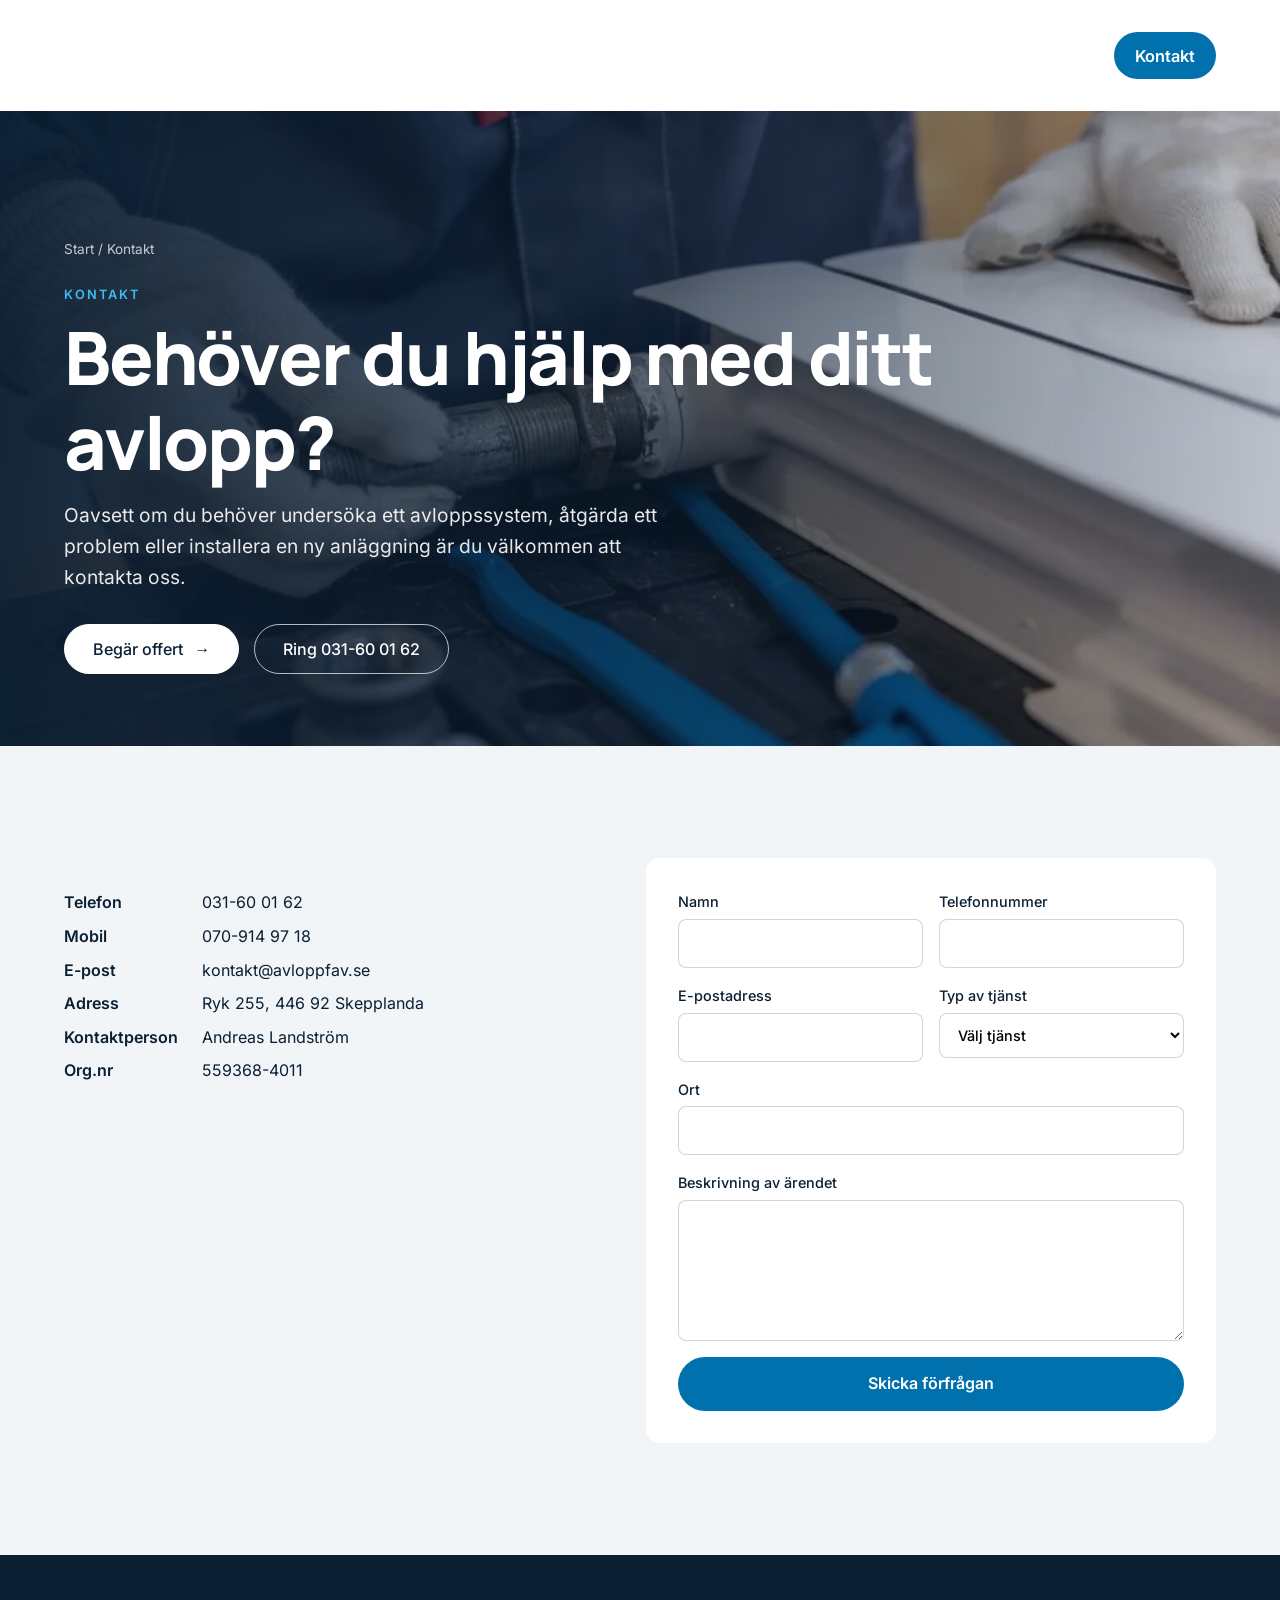
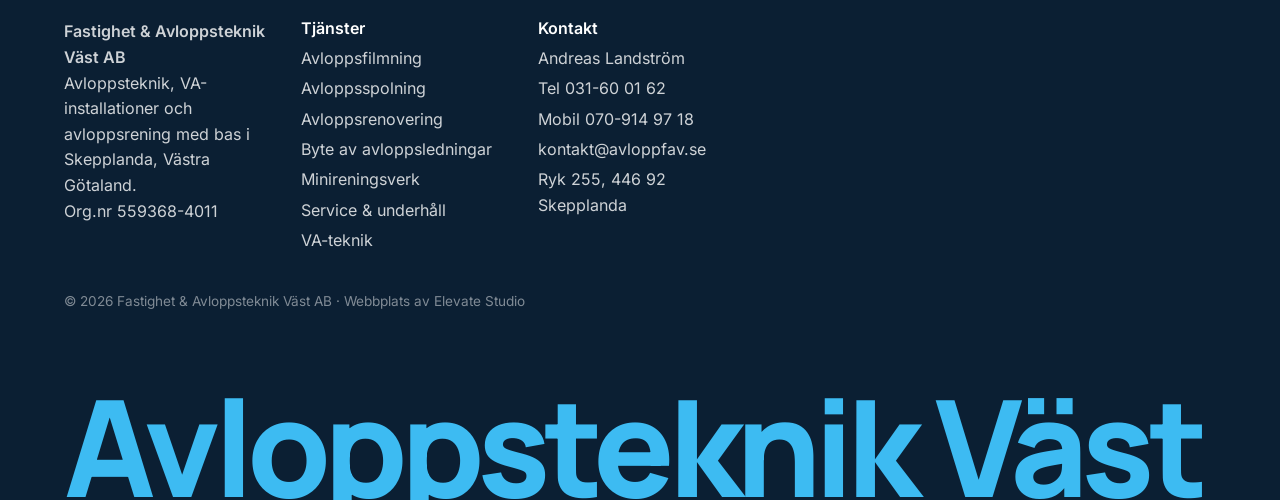
==== commit 51640c4b: "Bättre kontrast, responsiva bildstorlekar, snabbare hero Co-Authored-By: Claude Opus 5.5 <noreply@an" ====
--- a/kontakt.html
+++ b/kontakt.html
@@ -1,6 +1,6 @@
 <!doctype html><html lang="sv"><head><meta charset="utf-8"><meta name="viewport" content="width=device-width, initial-scale=1">
 <title>Kontakt – Fastighet & Avloppsteknik Väst AB</title><meta name="description" content="Kontakta oss om avlopp.">
-<link rel="preload" as="font" type="font/woff2" href="assets/fonts/inter.woff2" crossorigin><style id="css">@font-face{font-family:Inter;font-style:normal;font-weight:400 600;font-display:swap;src:url(assets/fonts/inter.woff2) format('woff2')}@font-face{font-family:Manrope;font-style:normal;font-weight:600 800;font-display:swap;src:url(assets/fonts/manrope.woff2) format('woff2')}:root{--ink:#0b1f33;--accent:#00a3e0;--bg:#fff;--soft:#f2f5f8;--radius:14px}*{box-sizing:border-box;margin:0}body{font-family:Inter,system-ui,sans-serif;color:var(--ink);background:var(--bg);line-height:1.6}h1,h2,h3,.logo{font-family:Manrope,sans-serif;font-weight:800;line-height:1.15}a{color:inherit;text-decoration:none}img{max-width:100%;display:block}.demo-banner{position:fixed;inset:auto 0 0 0;z-index:100;background:#ffd400;color:#000;text-align:center;font-weight:600;padding:.5rem 1rem;font-size:.9rem}.site-header{position:fixed;top:0;left:0;right:0;z-index:50;display:flex;align-items:center;justify-content:space-between;padding:1.1rem 5vw;color:#fff;transition:.3s}.site-header.solid{background:#fff;color:var(--ink);box-shadow:0 2px 20px #0001;padding:.7rem 5vw}.logo{display:flex;gap:.5rem;align-items:center;font-size:1.4rem}.nav{display:flex;gap:2rem;align-items:center;font-weight:500}.burger{display:none;background:none;border:0;color:inherit;font-size:1.6rem}.btn{display:inline-block;background:var(--accent);color:#fff;padding:.9rem 1.6rem;border-radius:999px;font-weight:600;transition:transform .2s}.btn:hover{transform:translateY(-2px)}.btn-sm{padding:.5rem 1.1rem}.btn-outline{background:none;border:2px solid var(--ink);color:var(--ink)}.hero{position:relative;height:100vh;min-height:560px;display:flex;align-items:flex-end;color:#fff;overflow:hidden}.hero-media{position:absolute;inset:0;width:100%;height:100%;object-fit:cover}.hero-overlay{position:absolute;inset:0;background:linear-gradient(0deg,#0b1f33cc,#0b1f3322 60%)}.hero-content{position:relative;padding:0 5vw 14vh;max-width:900px}.hero h1{font-size:clamp(2.4rem,6vw,4.8rem);margin:.5rem 0 2rem}.eyebrow{text-transform:uppercase;letter-spacing:.15em;font-size:.8rem;font-weight:600;color:var(--accent)}.section{padding:7rem 5vw}.section h2,.split h2{font-size:clamp(1.8rem,4vw,2.8rem);margin-bottom:2.5rem}.grid-3{display:grid;grid-template-columns:repeat(auto-fit,minmax(260px,1fr));gap:1.5rem}.card{background:var(--soft);padding:2rem;border-radius:var(--radius)}.card h3{margin-bottom:.6rem}.stats{display:grid;grid-template-columns:repeat(auto-fit,minmax(180px,1fr));gap:2rem;background:var(--ink);color:#fff;padding:5rem 5vw;text-align:center}.count{font-family:Manrope;font-weight:800;font-size:3rem;color:var(--accent)}.project{position:relative;border-radius:var(--radius);overflow:hidden;aspect-ratio:4/5}.project img{width:100%;height:100%;object-fit:cover;transition:transform .6s}.project:hover img{transform:scale(1.06)}.project div{position:absolute;inset:auto 0 0 0;padding:1.5rem;color:#fff;background:linear-gradient(0deg,#000a,#0000)}.project span{font-size:.8rem;text-transform:uppercase;letter-spacing:.1em}.split{display:grid;grid-template-columns:1fr 1fr;gap:4rem;align-items:center;padding:7rem 5vw;background:var(--soft)}.split p{margin-bottom:1.5rem}.split img{border-radius:var(--radius)}.news{list-style:none;padding:0}.news li{display:flex;gap:2rem;padding:1.4rem 0;border-bottom:1px solid #0002}.news time{color:#0008;min-width:110px}.news a:hover{color:var(--accent)}.footer{display:grid;grid-template-columns:repeat(auto-fit,minmax(200px,1fr));gap:2rem;background:var(--ink);color:#fffc;padding:4rem 5vw 6rem}.footer a{display:block;margin:.3rem 0}.footer h4{color:#fff;margin-bottom:.5rem}.fine{grid-column:1/-1;font-size:.85rem;opacity:.6}.reveal{opacity:0;transform:translateY(30px);transition:opacity .8s,transform .8s}.reveal.visible{opacity:1;transform:none}@media (max-width:800px){.nav{display:none;position:absolute;top:100%;left:0;right:0;flex-direction:column;background:#fff;color:var(--ink);padding:1.5rem}.nav.open{display:flex}.burger{display:block}.split{grid-template-columns:1fr}}.hero{align-items:center}.hero-overlay{background:linear-gradient(90deg,#0b1f33f0 0%,#0b1f33aa 45%,#0b1f3322 100%),linear-gradient(0deg,#0b1f33cc,#0000 40%)}.hero-content{padding:0 5vw;max-width:1200px}.hero-title{font-size:clamp(3.2rem,11vw,9.5rem);line-height:.92;letter-spacing:-.04em;margin:1rem 0 1.5rem;text-transform:uppercase}.hero-title span{display:block}.hero-title .accent{color:transparent;-webkit-text-stroke:2px #fff}.hero-lead{font-size:clamp(1.05rem,1.6vw,1.35rem);max-width:560px;opacity:.9;margin-bottom:2.2rem}.hero-cta{display:flex;gap:1rem;flex-wrap:wrap}.btn-lg{padding:1.1rem 2rem;font-size:1.05rem}.btn-ghost{background:#fff1;border:2px solid #fff8;backdrop-filter:blur(6px)}.hero-in{opacity:0;transform:translateY(40px);animation:heroIn .9s cubic-bezier(.2,.7,.2,1) forwards;animation-delay:var(--d)}@keyframes heroIn{to{opacity:1;transform:none}}.scroll-cue{position:absolute;bottom:5.5rem;left:50%;width:28px;height:46px;border:2px solid #fffa;border-radius:20px;transform:translateX(-50%)}.scroll-cue span{position:absolute;left:50%;top:8px;width:4px;height:8px;margin-left:-2px;background:#fff;border-radius:2px;animation:cue 1.6s infinite}@keyframes cue{to{transform:translateY(16px);opacity:0}}@media (prefers-reduced-motion:reduce){.hero-in{animation:none;opacity:1;transform:none}}.hero-title .accent{color:var(--accent);-webkit-text-stroke:0}.hero-title{text-transform:none;letter-spacing:-.035em;font-size:clamp(2.8rem,8vw,7rem)}.demo-banner{display:none}.logo img{width:36px;height:36px;object-fit:contain}.site-header:not(.solid) .logo img{filter:brightness(0) invert(1)}.intro{max-width:640px;margin:-1.5rem 0 2.5rem;color:#0b1f33b3}.section .eyebrow{margin-bottom:.6rem}.project{aspect-ratio:3/4}.project p{font-size:.92rem;opacity:.85;margin-top:.4rem}.project div{background:linear-gradient(0deg,#000c 30%,#0000)}.card.wide{margin-top:1.5rem}.split-rev{background:#fff}.split h2{margin-bottom:1.2rem}.why{background:var(--ink);color:#fff;padding:6rem 5vw}.why h2{font-size:clamp(1.8rem,4vw,2.8rem);margin:.6rem 0 3rem}.why-grid{display:grid;grid-template-columns:repeat(auto-fit,minmax(220px,1fr));gap:2.5rem}.why-grid div{border-top:2px solid var(--accent);padding-top:1.2rem}.why-grid p{opacity:.75;margin-top:.5rem}.steps{list-style:none;padding:0;display:grid;grid-template-columns:repeat(auto-fit,minmax(220px,1fr));gap:2rem}.steps span{font-family:Manrope;font-weight:800;font-size:2.6rem;color:var(--accent);display:block;line-height:1}.steps h3{margin:.8rem 0 .4rem}.faq{max-width:900px;padding-top:2rem}.faq details{border-bottom:1px solid #0002;padding:1.2rem 0}.faq summary{cursor:pointer;font-family:Manrope;font-weight:600;font-size:1.15rem;list-style:none;display:flex;justify-content:space-between}.faq summary::after{content:"+";font-size:1.5rem;line-height:1;color:var(--accent)}.faq details[open] summary::after{content:"–"}.faq details p{margin-top:.8rem;color:#0b1f33c0}.contact{display:grid;grid-template-columns:1fr 1.1fr;gap:4rem;padding:7rem 5vw;background:var(--soft)}.contact h2{font-size:clamp(1.8rem,4vw,2.6rem);margin:.6rem 0 1rem}.contact dl{display:grid;grid-template-columns:auto 1fr;gap:.5rem 1.5rem;margin-top:2rem}.contact dt{font-weight:600}.contact dd{margin:0}.contact dd a:hover{color:var(--accent)}.form{display:grid;grid-template-columns:1fr 1fr;gap:1rem;background:#fff;padding:2rem;border-radius:var(--radius)}.form label{display:flex;flex-direction:column;gap:.35rem;font-size:.9rem;font-weight:500}.form input,.form select,.form textarea{font:inherit;padding:.75rem .9rem;border:1px solid #0b1f3330;border-radius:8px;background:#fff}.form input:focus,.form select:focus,.form textarea:focus{outline:2px solid var(--accent);border-color:transparent}.form .full{grid-column:1/-1}.form button{border:0;cursor:pointer;font:inherit;font-weight:600}.footer{padding-bottom:4rem}@media (max-width:800px){.contact{grid-template-columns:1fr}.form{grid-template-columns:1fr}}.sec{padding:5.5rem 5vw}.sec h2{font-size:clamp(1.8rem,4vw,2.8rem);margin-bottom:2.5rem}.sec.dark{background:var(--ink);color:#fff}.sec.soft{background:var(--soft)}.wB{display:grid;grid-template-columns:1fr 1fr;gap:3rem 5rem}.wB span{font-family:Manrope;font-weight:800;font-size:4rem;color:#0b1f3315;line-height:1;display:block}.wB h3{font-size:1.5rem;margin:-.6rem 0 .5rem}.wB,.wD,.wE,.sC,.sD,.sE,.hD .bar{grid-template-columns:1fr 1fr}.hE .coll{grid-template-columns:1fr}.hE img{height:220px}.oE .imgs{height:360px}.oE .imgs img{height:260px}}.mB{min-height:75vh;background:linear-gradient(90deg,#0b1f33f5,#0b1f3360),var(--img) center/cover;color:#fff;display:flex;align-items:center;padding:4rem 5vw}.mB div{max-width:620px}.mB h2{font-size:clamp(2rem,4.5vw,3.4rem);margin:.6rem 0 1rem}.mB p{margin-bottom:2rem;opacity:.9}.sD{list-style:none;padding:0;display:grid;grid-template-columns:repeat(4,1fr);gap:0}.sD li{padding:2rem;border-left:1px solid #fff3}.sD span{font-family:Manrope;font-weight:800;font-size:5rem;line-height:1;color:var(--accent)}.sD h3{margin:1rem 0 .5rem}.sD p{opacity:.7}.fB{display:grid;grid-template-columns:1fr 1.6fr;gap:4rem}.fB h2{margin-bottom:1rem}.ftE .giant{font-family:Manrope;font-weight:800;font-size:10.5vw;line-height:.8;letter-spacing:-.05em;margin-top:3rem;color:var(--accent);white-space:nowrap}.sec .eyebrow{margin-bottom:.6rem}.wB a,.fB a{color:var(--accent)}.mB{background-size:cover;background-position:center}.ftAE{overflow:hidden;padding-bottom:0}.ftAE .giant{grid-column:1/-1;margin-top:1rem;font-size:10.5vw}.offert{display:grid;grid-template-columns:1fr 1.2fr;gap:4rem;padding:6rem 5vw;background:var(--soft)}.offert h2{font-size:clamp(1.8rem,4vw,2.6rem);margin:.6rem 0 1rem}.offert .big{display:block;font-family:Manrope;font-weight:800;font-size:2rem;color:var(--accent);margin-top:1.5rem}@media (max-width:900px){.wB,.sD{grid-template-columns:1fr 1fr}.fB,.offert{grid-template-columns:1fr}}.ftAE .giant{font-family:Manrope;font-weight:800;font-size:10.5vw;line-height:.8;letter-spacing:-.05em;color:var(--accent);white-space:nowrap;margin:3rem 0 0}.mB{min-height:75vh;color:#fff;display:flex;align-items:center;padding:5rem 5vw}.mB>div{max-width:640px}.mB h2{font-size:clamp(2rem,4.5vw,3.4rem);margin:.6rem 0 1rem}.mB p{margin-bottom:2rem;opacity:.92}.hero-cta{align-items:center;gap:2rem}.hbtn{display:inline-flex;align-items:center;gap:1.2rem;background:var(--accent);color:#fff;font-family:Manrope;font-weight:800;font-size:1.05rem;padding:1.15rem 1.6rem 1.15rem 1.8rem;border-radius:2px;transition:background .2s}.hbtn span{display:inline-block;transition:transform .2s}.hbtn:hover{background:#fff;color:var(--ink)}.hbtn:hover span{transform:translateX(5px)}.hlink{color:#fff;font-weight:500;border-bottom:1px solid #ffffff80;padding-bottom:2px}.hlink:hover{border-color:#fff}.hbtn{border-radius:999px;padding:.45rem .45rem .45rem 1.6rem;gap:1rem;font-size:1rem;box-shadow:0 8px 24px #00a3e040}.hbtn span{display:grid;place-items:center;width:2.6rem;height:2.6rem;border-radius:50%;background:#fff;color:var(--accent);font-size:1.1rem}.hbtn:hover{background:#fff;color:var(--ink);box-shadow:0 8px 24px #0003}.hbtn:hover span{background:var(--accent);color:#fff;transform:translateX(3px) rotate(-45deg)}.hlink{display:inline-flex;align-items:center;gap:.6rem;border:1px solid #ffffff40;background:#ffffff14;backdrop-filter:blur(10px);-webkit-backdrop-filter:blur(10px);border-radius:999px;padding:.95rem 1.4rem;transition:.2s}.hlink::before{content:"";width:8px;height:8px;border-radius:50%;background:#3ddc84;box-shadow:0 0 0 4px #3ddc8433}.hlink:hover{background:#ffffff26;border-color:#ffffff80}.site-header{justify-content:flex-start;gap:3rem;padding:.9rem 5vw}.site-header.solid{padding:.6rem 5vw}.logo img{width:auto;height:64px;object-fit:contain;transition:height .3s}.site-header.solid .logo img{height:52px}.nav{gap:1.6rem;font-size:1rem}.nav .btn-sm{margin-left:.4rem}@media (max-width:800px){.site-header{justify-content:space-between}.logo img{height:48px}}.hero-cta{gap:.9rem}.hbtn,.hlink{display:inline-flex;align-items:center;gap:.7rem;border-radius:999px;padding:1rem 1.75rem;font-family:Inter,sans-serif;font-weight:500;font-size:1rem;line-height:1;box-shadow:none;backdrop-filter:none;-webkit-backdrop-filter:none;transition:background .2s,color .2s,border-color .2s}.hbtn{background:#fff;color:var(--ink);border:1px solid #fff}.hbtn span{width:auto;height:auto;background:none;color:inherit;border-radius:0;font-size:1rem;transition:transform .2s}.hbtn:hover{background:var(--accent);border-color:var(--accent);color:#fff;box-shadow:none}.hbtn:hover span{background:none;color:inherit;transform:translateX(4px)}.hlink{background:transparent;color:#fff;border:1px solid #ffffffb3}.hlink::before{content:none}.hlink:hover{background:#fff;color:var(--ink);border-color:#fff}:root{--wrap:1280px;--pad-y:clamp(4.5rem,9vw,8rem);--h2:clamp(2rem,3.6vw,3rem);--gap:clamp(1.25rem,2.5vw,2rem);--line:#0b1f331f}.wrap{max-width:var(--wrap);margin:0 auto;padding:0 5vw;box-sizing:content-box}@media (min-width:1500px){.wrap{padding:0 2rem}}.blk{padding:var(--pad-y) 0;background:#fff;color:var(--ink)}.blk.soft{background:var(--soft)}.blk.dark{background:var(--ink);color:#fff}.blk.img{background-size:cover;background-position:center;color:#fff;padding:calc(var(--pad-y)*1.25) 0}.blk h2{font-size:var(--h2);letter-spacing:-.025em;line-height:1.1;margin:0}.blk .eyebrow{margin:0 0 .9rem}.blk-head{display:grid;grid-template-columns:1fr 1fr;gap:var(--gap) 4rem;align-items:end;margin-bottom:clamp(2.5rem,5vw,4rem)}.blk-head>p{color:#0b1f33b3;font-size:1.08rem;max-width:520px;justify-self:end}.blk-head:only-child,.blk-head:has(>div:only-child){grid-template-columns:1fr}.num{display:block;font-family:Manrope;font-weight:800;font-size:clamp(2.6rem,4vw,3.6rem);line-height:1;color:var(--accent);margin-bottom:1.2rem}.site-header{justify-content:space-between;gap:2rem;padding:1.1rem 5vw;min-height:96px}.site-header.solid{padding:.7rem 5vw;min-height:80px}.logo img{height:76px}.site-header.solid .logo img{height:60px}.nav{gap:1.1rem;font-size:1.02rem}.nav>a,.nav .dd>a{padding:.35rem .25rem}.nav .btn-sm{margin-left:.6rem;padding:.65rem 1.3rem}.scroll-cue{display:none!important}.hero-videos{position:absolute;inset:0}.hero-videos .hero-media{opacity:0;transition:opacity .9s ease}.hero-videos .hero-media.on{opacity:1}.hero-content.wrap{position:relative;width:100%;padding-top:6rem;padding-bottom:0;max-width:var(--wrap)}.hero-dots{position:absolute;right:5vw;bottom:4.5rem;display:flex;gap:.5rem;z-index:2}.hero-dots button{width:28px;height:4px;border:0;border-radius:2px;background:#ffffff59;cursor:pointer;padding:0;transition:.3s}.hero-dots button.on{background:#fff;width:48px}.svc-grid{display:grid;grid-template-columns:repeat(3,1fr);gap:var(--gap)}.svc-card{display:flex;flex-direction:column}.svc-card .ph{border-radius:var(--radius);overflow:hidden;aspect-ratio:4/3;margin-bottom:1.3rem;background:var(--soft)}.svc-card img{width:100%;height:100%;object-fit:cover;transition:transform .6s}.svc-card:hover img{transform:scale(1.05)}.svc-card h3{font-size:1.3rem;margin-bottom:.5rem}.svc-card p{color:#0b1f33b3;font-size:.98rem;flex:1}.more{display:inline-block;margin-top:1rem;font-weight:600;color:var(--accent)}.svc-card:hover h3{color:var(--accent)}.svc-wide{display:flex;justify-content:space-between;align-items:center;gap:2rem;margin-top:calc(var(--gap)*1.5);padding:2rem 0 0;border-top:1px solid var(--line)}.svc-wide h3{font-size:1.3rem;margin-bottom:.4rem}.svc-wide p{color:#0b1f33b3;max-width:720px}.svc-wide .more{margin:0;white-space:nowrap}.about{display:grid;grid-template-columns:1.05fr 1fr;gap:clamp(3rem,6vw,6rem);align-items:center}.about-media{position:relative;aspect-ratio:1/1}.about-media img{position:absolute;object-fit:cover;border-radius:var(--radius)}.about-media .a1{inset:0 18% 22% 0;width:82%;height:78%}.about-media .a2{right:0;bottom:0;width:52%;height:52%;border:8px solid var(--soft);box-sizing:border-box}.about-media .badge{position:absolute;left:6%;bottom:6%;background:var(--accent);color:#fff;padding:1.1rem 1.4rem;border-radius:10px;display:flex;flex-direction:column}.about-media .badge strong{font-family:Manrope;font-size:1.35rem}.about-media .badge span{font-size:.85rem;opacity:.9}.about-text h2{margin-bottom:1.5rem}.about-text .big{font-size:1.25rem;line-height:1.5;font-weight:500;margin-bottom:1rem}.about-text p{color:#0b1f33c7;margin-bottom:1rem}.about-facts{display:grid;grid-template-columns:repeat(3,1fr);gap:1rem;margin:2rem 0;padding:1.5rem 0;border-top:1px solid var(--line);border-bottom:1px solid var(--line)}.about-facts dt{font-size:.75rem;text-transform:uppercase;letter-spacing:.12em;color:#0b1f3380;margin-bottom:.3rem}.about-facts dd{margin:0;font-family:Manrope;font-weight:800;font-size:1.05rem}.btn-line{font-weight:600;color:var(--ink);border-bottom:2px solid var(--accent);padding-bottom:3px}.btn-line:hover{color:var(--accent)}.num-grid{list-style:none;padding:0;margin:0;display:grid;grid-template-columns:repeat(4,1fr);gap:var(--gap)}.num-grid>*{padding-top:1.6rem;border-top:1px solid var(--line)}.num-grid h3{font-size:1.2rem;margin-bottom:.5rem}.num-grid p{color:#0b1f33b3;font-size:.98rem}.blk.dark .num-grid>*{border-color:#ffffff26}.blk.dark .num-grid p{color:#ffffffb3}.img-text{max-width:620px}.img-text h2{margin-bottom:1.2rem}.img-text p{opacity:.9;margin-bottom:2rem;font-size:1.08rem}.blk .fB{display:grid;grid-template-columns:1fr 1.6fr;gap:clamp(2rem,6vw,6rem)}.blk .fB header p{margin-top:1rem;color:#0b1f33b3}.blk .fB header a{color:var(--accent)}.blk .faq{max-width:none;padding:0}.blk .faq details:first-child{border-top:1px solid var(--line)}.offert{display:grid;grid-template-columns:1fr 1.15fr;gap:clamp(2rem,6vw,6rem);padding:0;background:none}.offert h2{margin-bottom:1rem}.offert>div>p{color:#0b1f33b3}.kdl{display:grid;grid-template-columns:auto 1fr;gap:.6rem 1.5rem;margin-top:2rem}.kdl dt{font-weight:600}.kdl dd{margin:0}.kdl a:hover{color:var(--accent)}.blk .form{box-shadow:0 1px 0 var(--line)}@media (max-width:900px){.blk-head,.about,.blk .fB,.offert{grid-template-columns:1fr}.blk-head>p{justify-self:start}.svc-grid{grid-template-columns:1fr 1fr}.num-grid{grid-template-columns:1fr 1fr}.svc-wide{flex-direction:column;align-items:flex-start}.site-header{min-height:72px}.logo img{height:54px}}@media (max-width:560px){.svc-grid,.num-grid,.about-facts{grid-template-columns:1fr}}.ft-h{font-size:1rem;font-family:Inter,sans-serif;font-weight:600;color:#fff;margin:0 0 .5rem}.hero-still{z-index:0}.hero-videos video{z-index:1}.logo img{width:auto}.site-header.always{position:sticky}.dd{position:relative}.dd-menu{display:none;position:absolute;top:100%;left:-1rem;background:#fff;color:var(--ink);min-width:240px;padding:.6rem 0;border-radius:10px;box-shadow:0 12px 40px #0b1f3322}.dd-menu a{display:block;padding:.5rem 1.2rem}.dd-menu a:hover{background:var(--soft);color:var(--accent)}.dd:hover .dd-menu,.dd:focus-within .dd-menu{display:block}.page-hero{position:relative;min-height:62vh;display:flex;align-items:flex-end;color:#fff;background-size:cover;background-position:center}.page-hero-in{padding:8rem 5vw 4.5rem;max-width:1000px}.page-hero h1{font-size:clamp(2.4rem,6vw,4.6rem);letter-spacing:-.03em;margin:.6rem 0 1rem}.page-hero .lead{font-size:clamp(1.05rem,1.5vw,1.3rem);max-width:640px;opacity:.9;margin-bottom:2rem}.crumbs{font-size:.85rem;opacity:.75;margin-bottom:1.5rem}.crumbs a:hover{color:var(--accent)}.svc{display:grid;grid-template-columns:1.6fr 1fr;gap:4rem;padding:6rem 5vw}.svc-main h2{font-size:2rem;margin-bottom:1.2rem}.svc-main p{margin-bottom:1rem;font-size:1.08rem}.svc-main h3{margin:2rem 0 1rem}.checks{list-style:none;padding:0;display:grid;gap:.7rem}.checks li{padding-left:2rem;position:relative}.checks li::before{content:"";position:absolute;left:0;top:.45em;width:1.1rem;height:.6rem;border-left:3px solid var(--accent);border-bottom:3px solid var(--accent);transform:rotate(-45deg)}.checks.cols{grid-template-columns:repeat(auto-fit,minmax(260px,1fr))}.side-card{background:var(--ink);color:#fff;padding:2rem;border-radius:var(--radius);display:flex;flex-direction:column;gap:.4rem;margin-bottom:1.5rem}.side-card h3{margin-bottom:.4rem}.side-card .big{font-family:Manrope;font-weight:800;font-size:1.8rem;color:var(--accent)}.side-card .btn{margin-top:1rem;text-align:center}.side-card.light{background:var(--soft);color:var(--ink)}.side-card.light a{padding:.45rem 0;border-bottom:1px solid #0b1f3315}.side-card.light a:hover{color:var(--accent)}.cta-band{display:flex;justify-content:space-between;align-items:center;gap:2rem;flex-wrap:wrap;background:var(--accent);color:#fff;padding:4rem 5vw}.cta-band h2{font-size:clamp(1.6rem,3vw,2.4rem)}.cta-band .btn{background:#fff;color:var(--ink)}.btn-outline-light{background:none!important;color:#fff!important;border:2px solid #fff}.svc-list{display:grid;gap:2rem}.svc-row{display:grid;grid-template-columns:380px 1fr;gap:2.5rem;align-items:center;padding-bottom:2rem;border-bottom:1px solid #0b1f3318}.svc-row img{border-radius:var(--radius);aspect-ratio:4/3;object-fit:cover;width:100%}.svc-row span{color:var(--accent);font-family:Manrope;font-weight:800}.svc-row h2{font-size:1.8rem;margin:.3rem 0 .6rem}.svc-row em{font-style:normal;font-weight:600;color:var(--accent);display:inline-block;margin-top:.8rem}.svc-row:hover h2{color:var(--accent)}.facts{display:grid;grid-template-columns:repeat(auto-fit,minmax(200px,1fr));border-top:2px solid var(--ink)}.facts div{padding:1.5rem 1.5rem 1.5rem 0}.facts span{display:block;font-size:.8rem;text-transform:uppercase;letter-spacing:.12em;color:#0b1f3399}.facts strong{font-family:Manrope;font-size:1.5rem}.gallery{display:grid;grid-template-columns:repeat(4,1fr);gap:.5rem;padding:0 5vw 6rem}.gallery img{aspect-ratio:1;object-fit:cover;border-radius:8px}.map{width:100%;height:280px;border:0;border-radius:var(--radius);margin-top:2rem}@media (max-width:900px){.svc,.svc-row{grid-template-columns:1fr}.gallery{grid-template-columns:repeat(2,1fr)}.dd-menu{position:static;box-shadow:none;display:block;padding:0 0 0 1rem}}</style></head><body><header class="site-header solid always" id="header">
+<link rel="preload" as="font" type="font/woff2" href="assets/fonts/inter.woff2" crossorigin><style id="css">@font-face{font-family:Inter;font-style:normal;font-weight:400 600;font-display:swap;src:url(assets/fonts/inter.woff2) format('woff2')}@font-face{font-family:Manrope;font-style:normal;font-weight:600 800;font-display:swap;src:url(assets/fonts/manrope.woff2) format('woff2')}:root{--ink:#0b1f33;--accent:#00a3e0;--bg:#fff;--soft:#f2f5f8;--radius:14px}*{box-sizing:border-box;margin:0}body{font-family:Inter,system-ui,sans-serif;color:var(--ink);background:var(--bg);line-height:1.6}h1,h2,h3,.logo{font-family:Manrope,sans-serif;font-weight:800;line-height:1.15}a{color:inherit;text-decoration:none}img{max-width:100%;display:block}.demo-banner{position:fixed;inset:auto 0 0 0;z-index:100;background:#ffd400;color:#000;text-align:center;font-weight:600;padding:.5rem 1rem;font-size:.9rem}.site-header{position:fixed;top:0;left:0;right:0;z-index:50;display:flex;align-items:center;justify-content:space-between;padding:1.1rem 5vw;color:#fff;transition:.3s}.site-header.solid{background:#fff;color:var(--ink);box-shadow:0 2px 20px #0001;padding:.7rem 5vw}.logo{display:flex;gap:.5rem;align-items:center;font-size:1.4rem}.nav{display:flex;gap:2rem;align-items:center;font-weight:500}.burger{display:none;background:none;border:0;color:inherit;font-size:1.6rem}.btn{display:inline-block;background:var(--accent);color:#fff;padding:.9rem 1.6rem;border-radius:999px;font-weight:600;transition:transform .2s}.btn:hover{transform:translateY(-2px)}.btn-sm{padding:.5rem 1.1rem}.btn-outline{background:none;border:2px solid var(--ink);color:var(--ink)}.hero{position:relative;height:100vh;min-height:560px;display:flex;align-items:flex-end;color:#fff;overflow:hidden}.hero-media{position:absolute;inset:0;width:100%;height:100%;object-fit:cover}.hero-overlay{position:absolute;inset:0;background:linear-gradient(0deg,#0b1f33cc,#0b1f3322 60%)}.hero-content{position:relative;padding:0 5vw 14vh;max-width:900px}.hero h1{font-size:clamp(2.4rem,6vw,4.8rem);margin:.5rem 0 2rem}.eyebrow{text-transform:uppercase;letter-spacing:.15em;font-size:.8rem;font-weight:600;color:var(--accent)}.section{padding:7rem 5vw}.section h2,.split h2{font-size:clamp(1.8rem,4vw,2.8rem);margin-bottom:2.5rem}.grid-3{display:grid;grid-template-columns:repeat(auto-fit,minmax(260px,1fr));gap:1.5rem}.card{background:var(--soft);padding:2rem;border-radius:var(--radius)}.card h3{margin-bottom:.6rem}.stats{display:grid;grid-template-columns:repeat(auto-fit,minmax(180px,1fr));gap:2rem;background:var(--ink);color:#fff;padding:5rem 5vw;text-align:center}.count{font-family:Manrope;font-weight:800;font-size:3rem;color:var(--accent)}.project{position:relative;border-radius:var(--radius);overflow:hidden;aspect-ratio:4/5}.project img{width:100%;height:100%;object-fit:cover;transition:transform .6s}.project:hover img{transform:scale(1.06)}.project div{position:absolute;inset:auto 0 0 0;padding:1.5rem;color:#fff;background:linear-gradient(0deg,#000a,#0000)}.project span{font-size:.8rem;text-transform:uppercase;letter-spacing:.1em}.split{display:grid;grid-template-columns:1fr 1fr;gap:4rem;align-items:center;padding:7rem 5vw;background:var(--soft)}.split p{margin-bottom:1.5rem}.split img{border-radius:var(--radius)}.news{list-style:none;padding:0}.news li{display:flex;gap:2rem;padding:1.4rem 0;border-bottom:1px solid #0002}.news time{color:#0008;min-width:110px}.news a:hover{color:var(--accent)}.footer{display:grid;grid-template-columns:repeat(auto-fit,minmax(200px,1fr));gap:2rem;background:var(--ink);color:#fffc;padding:4rem 5vw 6rem}.footer a{display:block;margin:.3rem 0}.footer h4{color:#fff;margin-bottom:.5rem}.fine{grid-column:1/-1;font-size:.85rem;opacity:.6}.reveal{opacity:0;transform:translateY(30px);transition:opacity .8s,transform .8s}.reveal.visible{opacity:1;transform:none}@media (max-width:800px){.nav{display:none;position:absolute;top:100%;left:0;right:0;flex-direction:column;background:#fff;color:var(--ink);padding:1.5rem}.nav.open{display:flex}.burger{display:block}.split{grid-template-columns:1fr}}.hero{align-items:center}.hero-overlay{background:linear-gradient(90deg,#0b1f33f0 0%,#0b1f33aa 45%,#0b1f3322 100%),linear-gradient(0deg,#0b1f33cc,#0000 40%)}.hero-content{padding:0 5vw;max-width:1200px}.hero-title{font-size:clamp(3.2rem,11vw,9.5rem);line-height:.92;letter-spacing:-.04em;margin:1rem 0 1.5rem;text-transform:uppercase}.hero-title span{display:block}.hero-title .accent{color:transparent;-webkit-text-stroke:2px #fff}.hero-lead{font-size:clamp(1.05rem,1.6vw,1.35rem);max-width:560px;opacity:.9;margin-bottom:2.2rem}.hero-cta{display:flex;gap:1rem;flex-wrap:wrap}.btn-lg{padding:1.1rem 2rem;font-size:1.05rem}.btn-ghost{background:#fff1;border:2px solid #fff8;backdrop-filter:blur(6px)}.hero-in{opacity:0;transform:translateY(40px);animation:heroIn .9s cubic-bezier(.2,.7,.2,1) forwards;animation-delay:var(--d)}@keyframes heroIn{to{opacity:1;transform:none}}.scroll-cue{position:absolute;bottom:5.5rem;left:50%;width:28px;height:46px;border:2px solid #fffa;border-radius:20px;transform:translateX(-50%)}.scroll-cue span{position:absolute;left:50%;top:8px;width:4px;height:8px;margin-left:-2px;background:#fff;border-radius:2px;animation:cue 1.6s infinite}@keyframes cue{to{transform:translateY(16px);opacity:0}}@media (prefers-reduced-motion:reduce){.hero-in{animation:none;opacity:1;transform:none}}.hero-title .accent{color:var(--accent);-webkit-text-stroke:0}.hero-title{text-transform:none;letter-spacing:-.035em;font-size:clamp(2.8rem,8vw,7rem)}.demo-banner{display:none}.logo img{width:36px;height:36px;object-fit:contain}.site-header:not(.solid) .logo img{filter:brightness(0) invert(1)}.intro{max-width:640px;margin:-1.5rem 0 2.5rem;color:#0b1f33b3}.section .eyebrow{margin-bottom:.6rem}.project{aspect-ratio:3/4}.project p{font-size:.92rem;opacity:.85;margin-top:.4rem}.project div{background:linear-gradient(0deg,#000c 30%,#0000)}.card.wide{margin-top:1.5rem}.split-rev{background:#fff}.split h2{margin-bottom:1.2rem}.why{background:var(--ink);color:#fff;padding:6rem 5vw}.why h2{font-size:clamp(1.8rem,4vw,2.8rem);margin:.6rem 0 3rem}.why-grid{display:grid;grid-template-columns:repeat(auto-fit,minmax(220px,1fr));gap:2.5rem}.why-grid div{border-top:2px solid var(--accent);padding-top:1.2rem}.why-grid p{opacity:.75;margin-top:.5rem}.steps{list-style:none;padding:0;display:grid;grid-template-columns:repeat(auto-fit,minmax(220px,1fr));gap:2rem}.steps span{font-family:Manrope;font-weight:800;font-size:2.6rem;color:var(--accent);display:block;line-height:1}.steps h3{margin:.8rem 0 .4rem}.faq{max-width:900px;padding-top:2rem}.faq details{border-bottom:1px solid #0002;padding:1.2rem 0}.faq summary{cursor:pointer;font-family:Manrope;font-weight:600;font-size:1.15rem;list-style:none;display:flex;justify-content:space-between}.faq summary::after{content:"+";font-size:1.5rem;line-height:1;color:var(--accent)}.faq details[open] summary::after{content:"–"}.faq details p{margin-top:.8rem;color:#0b1f33c0}.contact{display:grid;grid-template-columns:1fr 1.1fr;gap:4rem;padding:7rem 5vw;background:var(--soft)}.contact h2{font-size:clamp(1.8rem,4vw,2.6rem);margin:.6rem 0 1rem}.contact dl{display:grid;grid-template-columns:auto 1fr;gap:.5rem 1.5rem;margin-top:2rem}.contact dt{font-weight:600}.contact dd{margin:0}.contact dd a:hover{color:var(--accent)}.form{display:grid;grid-template-columns:1fr 1fr;gap:1rem;background:#fff;padding:2rem;border-radius:var(--radius)}.form label{display:flex;flex-direction:column;gap:.35rem;font-size:.9rem;font-weight:500}.form input,.form select,.form textarea{font:inherit;padding:.75rem .9rem;border:1px solid #0b1f3330;border-radius:8px;background:#fff}.form input:focus,.form select:focus,.form textarea:focus{outline:2px solid var(--accent);border-color:transparent}.form .full{grid-column:1/-1}.form button{border:0;cursor:pointer;font:inherit;font-weight:600}.footer{padding-bottom:4rem}@media (max-width:800px){.contact{grid-template-columns:1fr}.form{grid-template-columns:1fr}}.sec{padding:5.5rem 5vw}.sec h2{font-size:clamp(1.8rem,4vw,2.8rem);margin-bottom:2.5rem}.sec.dark{background:var(--ink);color:#fff}.sec.soft{background:var(--soft)}.wB{display:grid;grid-template-columns:1fr 1fr;gap:3rem 5rem}.wB span{font-family:Manrope;font-weight:800;font-size:4rem;color:#0b1f3315;line-height:1;display:block}.wB h3{font-size:1.5rem;margin:-.6rem 0 .5rem}.wB,.wD,.wE,.sC,.sD,.sE,.hD .bar{grid-template-columns:1fr 1fr}.hE .coll{grid-template-columns:1fr}.hE img{height:220px}.oE .imgs{height:360px}.oE .imgs img{height:260px}}.mB{min-height:75vh;background:linear-gradient(90deg,#0b1f33f5,#0b1f3360),var(--img) center/cover;color:#fff;display:flex;align-items:center;padding:4rem 5vw}.mB div{max-width:620px}.mB h2{font-size:clamp(2rem,4.5vw,3.4rem);margin:.6rem 0 1rem}.mB p{margin-bottom:2rem;opacity:.9}.sD{list-style:none;padding:0;display:grid;grid-template-columns:repeat(4,1fr);gap:0}.sD li{padding:2rem;border-left:1px solid #fff3}.sD span{font-family:Manrope;font-weight:800;font-size:5rem;line-height:1;color:var(--accent)}.sD h3{margin:1rem 0 .5rem}.sD p{opacity:.7}.fB{display:grid;grid-template-columns:1fr 1.6fr;gap:4rem}.fB h2{margin-bottom:1rem}.ftE .giant{font-family:Manrope;font-weight:800;font-size:10.5vw;line-height:.8;letter-spacing:-.05em;margin-top:3rem;color:var(--accent);white-space:nowrap}.sec .eyebrow{margin-bottom:.6rem}.wB a,.fB a{color:var(--accent)}.mB{background-size:cover;background-position:center}.ftAE{overflow:hidden;padding-bottom:0}.ftAE .giant{grid-column:1/-1;margin-top:1rem;font-size:10.5vw}.offert{display:grid;grid-template-columns:1fr 1.2fr;gap:4rem;padding:6rem 5vw;background:var(--soft)}.offert h2{font-size:clamp(1.8rem,4vw,2.6rem);margin:.6rem 0 1rem}.offert .big{display:block;font-family:Manrope;font-weight:800;font-size:2rem;color:var(--accent);margin-top:1.5rem}@media (max-width:900px){.wB,.sD{grid-template-columns:1fr 1fr}.fB,.offert{grid-template-columns:1fr}}.ftAE .giant{font-family:Manrope;font-weight:800;font-size:10.5vw;line-height:.8;letter-spacing:-.05em;color:var(--accent);white-space:nowrap;margin:3rem 0 0}.mB{min-height:75vh;color:#fff;display:flex;align-items:center;padding:5rem 5vw}.mB>div{max-width:640px}.mB h2{font-size:clamp(2rem,4.5vw,3.4rem);margin:.6rem 0 1rem}.mB p{margin-bottom:2rem;opacity:.92}.hero-cta{align-items:center;gap:2rem}.hbtn{display:inline-flex;align-items:center;gap:1.2rem;background:var(--accent);color:#fff;font-family:Manrope;font-weight:800;font-size:1.05rem;padding:1.15rem 1.6rem 1.15rem 1.8rem;border-radius:2px;transition:background .2s}.hbtn span{display:inline-block;transition:transform .2s}.hbtn:hover{background:#fff;color:var(--ink)}.hbtn:hover span{transform:translateX(5px)}.hlink{color:#fff;font-weight:500;border-bottom:1px solid #ffffff80;padding-bottom:2px}.hlink:hover{border-color:#fff}.hbtn{border-radius:999px;padding:.45rem .45rem .45rem 1.6rem;gap:1rem;font-size:1rem;box-shadow:0 8px 24px #00a3e040}.hbtn span{display:grid;place-items:center;width:2.6rem;height:2.6rem;border-radius:50%;background:#fff;color:var(--accent);font-size:1.1rem}.hbtn:hover{background:#fff;color:var(--ink);box-shadow:0 8px 24px #0003}.hbtn:hover span{background:var(--accent);color:#fff;transform:translateX(3px) rotate(-45deg)}.hlink{display:inline-flex;align-items:center;gap:.6rem;border:1px solid #ffffff40;background:#ffffff14;backdrop-filter:blur(10px);-webkit-backdrop-filter:blur(10px);border-radius:999px;padding:.95rem 1.4rem;transition:.2s}.hlink::before{content:"";width:8px;height:8px;border-radius:50%;background:#3ddc84;box-shadow:0 0 0 4px #3ddc8433}.hlink:hover{background:#ffffff26;border-color:#ffffff80}.site-header{justify-content:flex-start;gap:3rem;padding:.9rem 5vw}.site-header.solid{padding:.6rem 5vw}.logo img{width:auto;height:64px;object-fit:contain;transition:height .3s}.site-header.solid .logo img{height:52px}.nav{gap:1.6rem;font-size:1rem}.nav .btn-sm{margin-left:.4rem}@media (max-width:800px){.site-header{justify-content:space-between}.logo img{height:48px}}.hero-cta{gap:.9rem}.hbtn,.hlink{display:inline-flex;align-items:center;gap:.7rem;border-radius:999px;padding:1rem 1.75rem;font-family:Inter,sans-serif;font-weight:500;font-size:1rem;line-height:1;box-shadow:none;backdrop-filter:none;-webkit-backdrop-filter:none;transition:background .2s,color .2s,border-color .2s}.hbtn{background:#fff;color:var(--ink);border:1px solid #fff}.hbtn span{width:auto;height:auto;background:none;color:inherit;border-radius:0;font-size:1rem;transition:transform .2s}.hbtn:hover{background:var(--accent);border-color:var(--accent);color:#fff;box-shadow:none}.hbtn:hover span{background:none;color:inherit;transform:translateX(4px)}.hlink{background:transparent;color:#fff;border:1px solid #ffffffb3}.hlink::before{content:none}.hlink:hover{background:#fff;color:var(--ink);border-color:#fff}:root{--wrap:1280px;--pad-y:clamp(4.5rem,9vw,8rem);--h2:clamp(2rem,3.6vw,3rem);--gap:clamp(1.25rem,2.5vw,2rem);--line:#0b1f331f}.wrap{max-width:var(--wrap);margin:0 auto;padding:0 5vw;box-sizing:content-box}@media (min-width:1500px){.wrap{padding:0 2rem}}.blk{padding:var(--pad-y) 0;background:#fff;color:var(--ink)}.blk.soft{background:var(--soft)}.blk.dark{background:var(--ink);color:#fff}.blk.img{background-size:cover;background-position:center;color:#fff;padding:calc(var(--pad-y)*1.25) 0}.blk h2{font-size:var(--h2);letter-spacing:-.025em;line-height:1.1;margin:0}.blk .eyebrow{margin:0 0 .9rem}.blk-head{display:grid;grid-template-columns:1fr 1fr;gap:var(--gap) 4rem;align-items:end;margin-bottom:clamp(2.5rem,5vw,4rem)}.blk-head>p{color:#0b1f33b3;font-size:1.08rem;max-width:520px;justify-self:end}.blk-head:only-child,.blk-head:has(>div:only-child){grid-template-columns:1fr}.num{display:block;font-family:Manrope;font-weight:800;font-size:clamp(2.6rem,4vw,3.6rem);line-height:1;color:var(--accent);margin-bottom:1.2rem}.site-header{justify-content:space-between;gap:2rem;padding:1.1rem 5vw;min-height:96px}.site-header.solid{padding:.7rem 5vw;min-height:80px}.logo img{height:76px}.site-header.solid .logo img{height:60px}.nav{gap:1.1rem;font-size:1.02rem}.nav>a,.nav .dd>a{padding:.35rem .25rem}.nav .btn-sm{margin-left:.6rem;padding:.65rem 1.3rem}.scroll-cue{display:none!important}.hero-videos{position:absolute;inset:0}.hero-videos .hero-media{opacity:0;transition:opacity .9s ease}.hero-videos .hero-media.on{opacity:1}.hero-content.wrap{position:relative;width:100%;padding-top:6rem;padding-bottom:0;max-width:var(--wrap)}.hero-dots{position:absolute;right:5vw;bottom:4.5rem;display:flex;gap:.5rem;z-index:2}.hero-dots button{width:28px;height:4px;border:0;border-radius:2px;background:#ffffff59;cursor:pointer;padding:0;transition:.3s}.hero-dots button.on{background:#fff;width:48px}.svc-grid{display:grid;grid-template-columns:repeat(3,1fr);gap:var(--gap)}.svc-card{display:flex;flex-direction:column}.svc-card .ph{border-radius:var(--radius);overflow:hidden;aspect-ratio:4/3;margin-bottom:1.3rem;background:var(--soft)}.svc-card img{width:100%;height:100%;object-fit:cover;transition:transform .6s}.svc-card:hover img{transform:scale(1.05)}.svc-card h3{font-size:1.3rem;margin-bottom:.5rem}.svc-card p{color:#0b1f33b3;font-size:.98rem;flex:1}.more{display:inline-block;margin-top:1rem;font-weight:600;color:var(--accent)}.svc-card:hover h3{color:var(--accent)}.svc-wide{display:flex;justify-content:space-between;align-items:center;gap:2rem;margin-top:calc(var(--gap)*1.5);padding:2rem 0 0;border-top:1px solid var(--line)}.svc-wide h3{font-size:1.3rem;margin-bottom:.4rem}.svc-wide p{color:#0b1f33b3;max-width:720px}.svc-wide .more{margin:0;white-space:nowrap}.about{display:grid;grid-template-columns:1.05fr 1fr;gap:clamp(3rem,6vw,6rem);align-items:center}.about-media{position:relative;aspect-ratio:1/1}.about-media img{position:absolute;object-fit:cover;border-radius:var(--radius)}.about-media .a1{inset:0 18% 22% 0;width:82%;height:78%}.about-media .a2{right:0;bottom:0;width:52%;height:52%;border:8px solid var(--soft);box-sizing:border-box}.about-media .badge{position:absolute;left:6%;bottom:6%;background:var(--accent);color:#fff;padding:1.1rem 1.4rem;border-radius:10px;display:flex;flex-direction:column}.about-media .badge strong{font-family:Manrope;font-size:1.35rem}.about-media .badge span{font-size:.85rem;opacity:.9}.about-text h2{margin-bottom:1.5rem}.about-text .big{font-size:1.25rem;line-height:1.5;font-weight:500;margin-bottom:1rem}.about-text p{color:#0b1f33c7;margin-bottom:1rem}.about-facts{display:grid;grid-template-columns:repeat(3,1fr);gap:1rem;margin:2rem 0;padding:1.5rem 0;border-top:1px solid var(--line);border-bottom:1px solid var(--line)}.about-facts dt{font-size:.75rem;text-transform:uppercase;letter-spacing:.12em;color:#0b1f3380;margin-bottom:.3rem}.about-facts dd{margin:0;font-family:Manrope;font-weight:800;font-size:1.05rem}.btn-line{font-weight:600;color:var(--ink);border-bottom:2px solid var(--accent);padding-bottom:3px}.btn-line:hover{color:var(--accent)}.num-grid{list-style:none;padding:0;margin:0;display:grid;grid-template-columns:repeat(4,1fr);gap:var(--gap)}.num-grid>*{padding-top:1.6rem;border-top:1px solid var(--line)}.num-grid h3{font-size:1.2rem;margin-bottom:.5rem}.num-grid p{color:#0b1f33b3;font-size:.98rem}.blk.dark .num-grid>*{border-color:#ffffff26}.blk.dark .num-grid p{color:#ffffffb3}.img-text{max-width:620px}.img-text h2{margin-bottom:1.2rem}.img-text p{opacity:.9;margin-bottom:2rem;font-size:1.08rem}.blk .fB{display:grid;grid-template-columns:1fr 1.6fr;gap:clamp(2rem,6vw,6rem)}.blk .fB header p{margin-top:1rem;color:#0b1f33b3}.blk .fB header a{color:var(--accent)}.blk .faq{max-width:none;padding:0}.blk .faq details:first-child{border-top:1px solid var(--line)}.offert{display:grid;grid-template-columns:1fr 1.15fr;gap:clamp(2rem,6vw,6rem);padding:0;background:none}.offert h2{margin-bottom:1rem}.offert>div>p{color:#0b1f33b3}.kdl{display:grid;grid-template-columns:auto 1fr;gap:.6rem 1.5rem;margin-top:2rem}.kdl dt{font-weight:600}.kdl dd{margin:0}.kdl a:hover{color:var(--accent)}.blk .form{box-shadow:0 1px 0 var(--line)}@media (max-width:900px){.blk-head,.about,.blk .fB,.offert{grid-template-columns:1fr}.blk-head>p{justify-self:start}.svc-grid{grid-template-columns:1fr 1fr}.num-grid{grid-template-columns:1fr 1fr}.svc-wide{flex-direction:column;align-items:flex-start}.site-header{min-height:72px}.logo img{height:54px}}@media (max-width:560px){.svc-grid,.num-grid,.about-facts{grid-template-columns:1fr}}.ft-h{font-size:1rem;font-family:Inter,sans-serif;font-weight:600;color:#fff;margin:0 0 .5rem}.hero-still{z-index:0}.hero-videos video{z-index:1}.logo img{width:auto}:root{--accent:#0071ad}.hero,.blk.dark,.blk.img,.footer,.page-hero,.why,.side-card:not(.light),.sec.dark{--accent:#3dbbf2}.hero .eyebrow,.page-hero .eyebrow{color:var(--accent)}.hbtn:hover{background:#3dbbf2;border-color:#3dbbf2;color:#0b1f33}.hero-in{animation:none;opacity:1;transform:none}.site-header.always{position:sticky}.dd{position:relative}.dd-menu{display:none;position:absolute;top:100%;left:-1rem;background:#fff;color:var(--ink);min-width:240px;padding:.6rem 0;border-radius:10px;box-shadow:0 12px 40px #0b1f3322}.dd-menu a{display:block;padding:.5rem 1.2rem}.dd-menu a:hover{background:var(--soft);color:var(--accent)}.dd:hover .dd-menu,.dd:focus-within .dd-menu{display:block}.page-hero{position:relative;min-height:62vh;display:flex;align-items:flex-end;color:#fff;background-size:cover;background-position:center}.page-hero-in{padding:8rem 5vw 4.5rem;max-width:1000px}.page-hero h1{font-size:clamp(2.4rem,6vw,4.6rem);letter-spacing:-.03em;margin:.6rem 0 1rem}.page-hero .lead{font-size:clamp(1.05rem,1.5vw,1.3rem);max-width:640px;opacity:.9;margin-bottom:2rem}.crumbs{font-size:.85rem;opacity:.75;margin-bottom:1.5rem}.crumbs a:hover{color:var(--accent)}.svc{display:grid;grid-template-columns:1.6fr 1fr;gap:4rem;padding:6rem 5vw}.svc-main h2{font-size:2rem;margin-bottom:1.2rem}.svc-main p{margin-bottom:1rem;font-size:1.08rem}.svc-main h3{margin:2rem 0 1rem}.checks{list-style:none;padding:0;display:grid;gap:.7rem}.checks li{padding-left:2rem;position:relative}.checks li::before{content:"";position:absolute;left:0;top:.45em;width:1.1rem;height:.6rem;border-left:3px solid var(--accent);border-bottom:3px solid var(--accent);transform:rotate(-45deg)}.checks.cols{grid-template-columns:repeat(auto-fit,minmax(260px,1fr))}.side-card{background:var(--ink);color:#fff;padding:2rem;border-radius:var(--radius);display:flex;flex-direction:column;gap:.4rem;margin-bottom:1.5rem}.side-card h3{margin-bottom:.4rem}.side-card .big{font-family:Manrope;font-weight:800;font-size:1.8rem;color:var(--accent)}.side-card .btn{margin-top:1rem;text-align:center}.side-card.light{background:var(--soft);color:var(--ink)}.side-card.light a{padding:.45rem 0;border-bottom:1px solid #0b1f3315}.side-card.light a:hover{color:var(--accent)}.cta-band{display:flex;justify-content:space-between;align-items:center;gap:2rem;flex-wrap:wrap;background:var(--accent);color:#fff;padding:4rem 5vw}.cta-band h2{font-size:clamp(1.6rem,3vw,2.4rem)}.cta-band .btn{background:#fff;color:var(--ink)}.btn-outline-light{background:none!important;color:#fff!important;border:2px solid #fff}.svc-list{display:grid;gap:2rem}.svc-row{display:grid;grid-template-columns:380px 1fr;gap:2.5rem;align-items:center;padding-bottom:2rem;border-bottom:1px solid #0b1f3318}.svc-row img{border-radius:var(--radius);aspect-ratio:4/3;object-fit:cover;width:100%}.svc-row span{color:var(--accent);font-family:Manrope;font-weight:800}.svc-row h2{font-size:1.8rem;margin:.3rem 0 .6rem}.svc-row em{font-style:normal;font-weight:600;color:var(--accent);display:inline-block;margin-top:.8rem}.svc-row:hover h2{color:var(--accent)}.facts{display:grid;grid-template-columns:repeat(auto-fit,minmax(200px,1fr));border-top:2px solid var(--ink)}.facts div{padding:1.5rem 1.5rem 1.5rem 0}.facts span{display:block;font-size:.8rem;text-transform:uppercase;letter-spacing:.12em;color:#0b1f3399}.facts strong{font-family:Manrope;font-size:1.5rem}.gallery{display:grid;grid-template-columns:repeat(4,1fr);gap:.5rem;padding:0 5vw 6rem}.gallery img{aspect-ratio:1;object-fit:cover;border-radius:8px}.map{width:100%;height:280px;border:0;border-radius:var(--radius);margin-top:2rem}@media (max-width:900px){.svc,.svc-row{grid-template-columns:1fr}.gallery{grid-template-columns:repeat(2,1fr)}.dd-menu{position:static;box-shadow:none;display:block;padding:0 0 0 1rem}}</style></head><body><header class="site-header solid always" id="header">
 <a class="logo" href="index.html"><img src="assets/img/logo.webp" alt="Fastighet &amp; Avloppsteknik Väst AB" width="231" height="122"></a>
 <nav class="nav" id="nav"><div class="dd"><a href="tjanster.html">Tjänster ▾</a><div class="dd-menu"><a href="tjanster/avloppsfilmning.html">Avloppsfilmning</a><a href="tjanster/avloppsspolning.html">Avloppsspolning</a><a href="tjanster/avloppsrenovering.html">Avloppsrenovering</a><a href="tjanster/byte-av-avloppsledningar.html">Byte av avloppsledningar</a><a href="tjanster/minireningsverk.html">Minireningsverk</a><a href="tjanster/service-och-underhall.html">Service & underhåll</a><a href="tjanster/va-teknik.html">VA-teknik</a></div></div>
 <a href="om-oss.html">Om oss</a><a href="minireningsverk.html">Minireningsverk</a><a href="vanliga-fragor.html">Frågor</a><a href="kontakt.html" class="btn btn-sm">Kontakt</a></nav>
